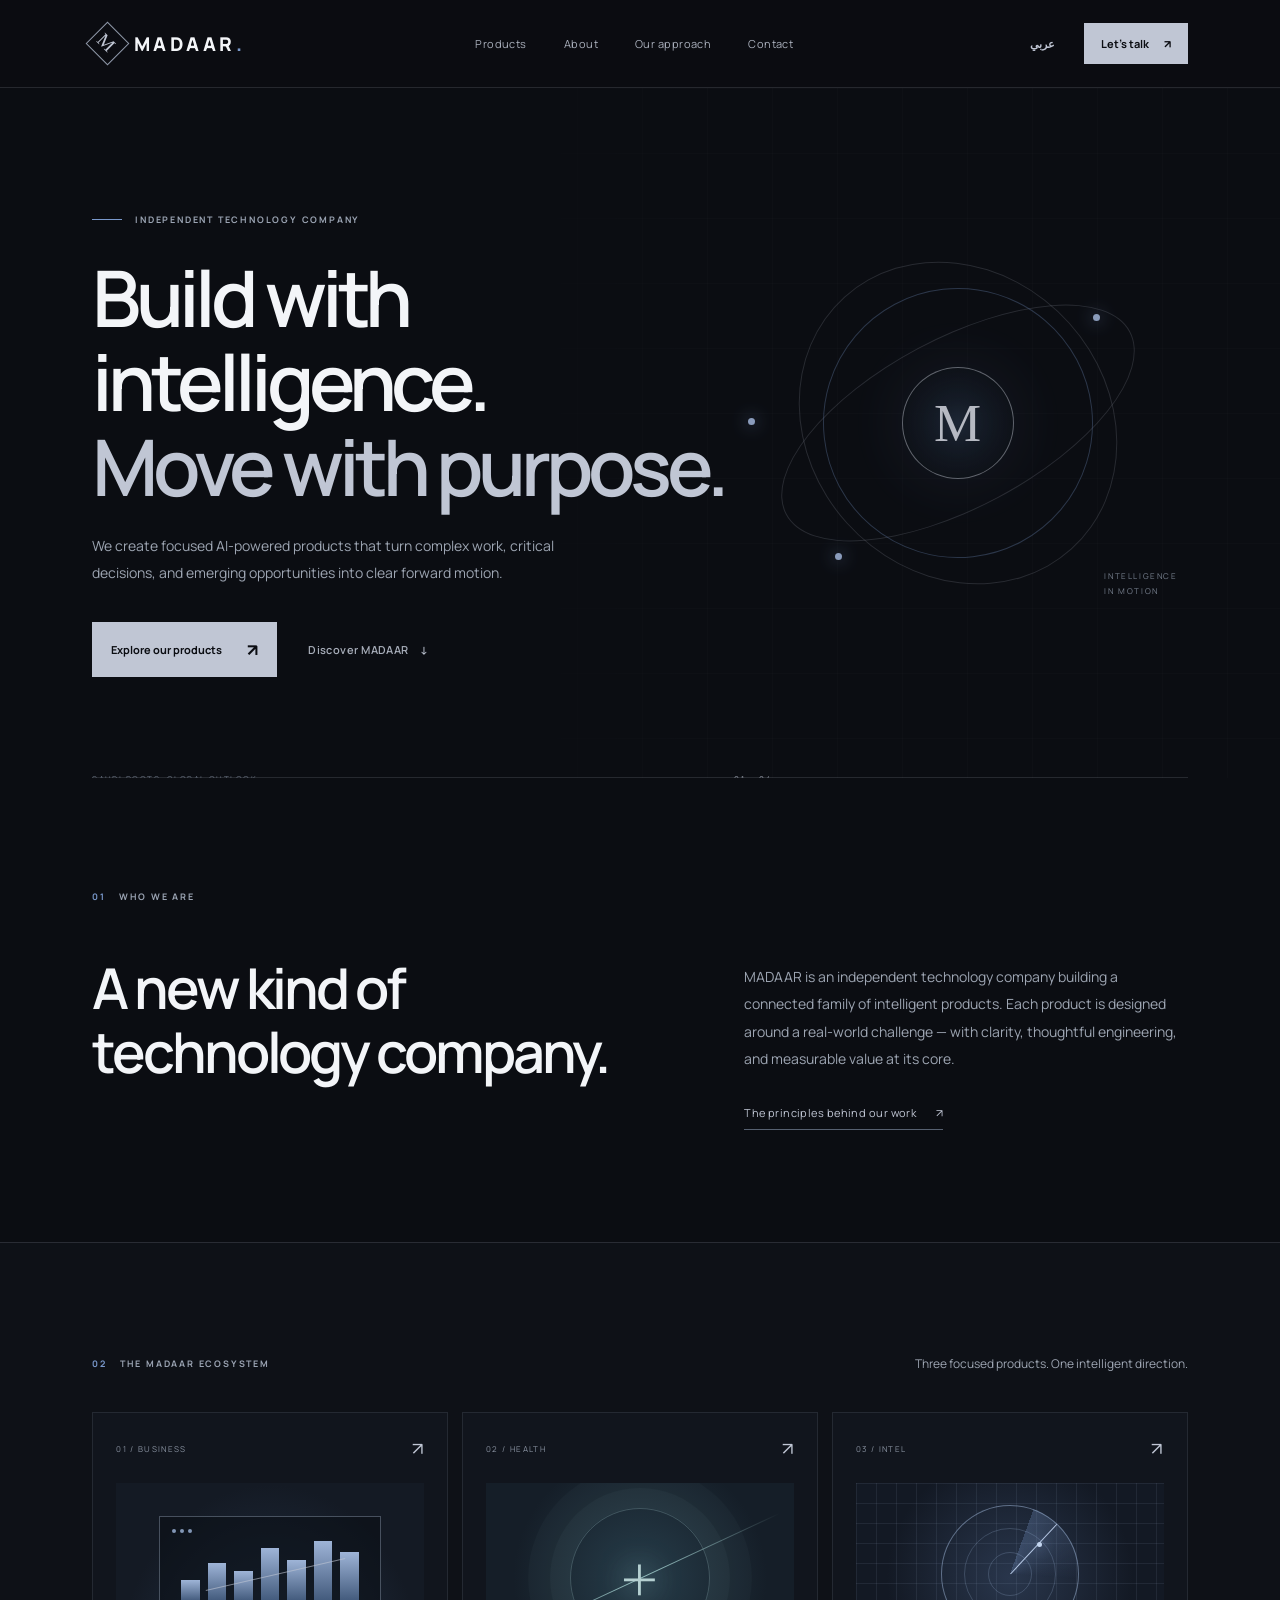
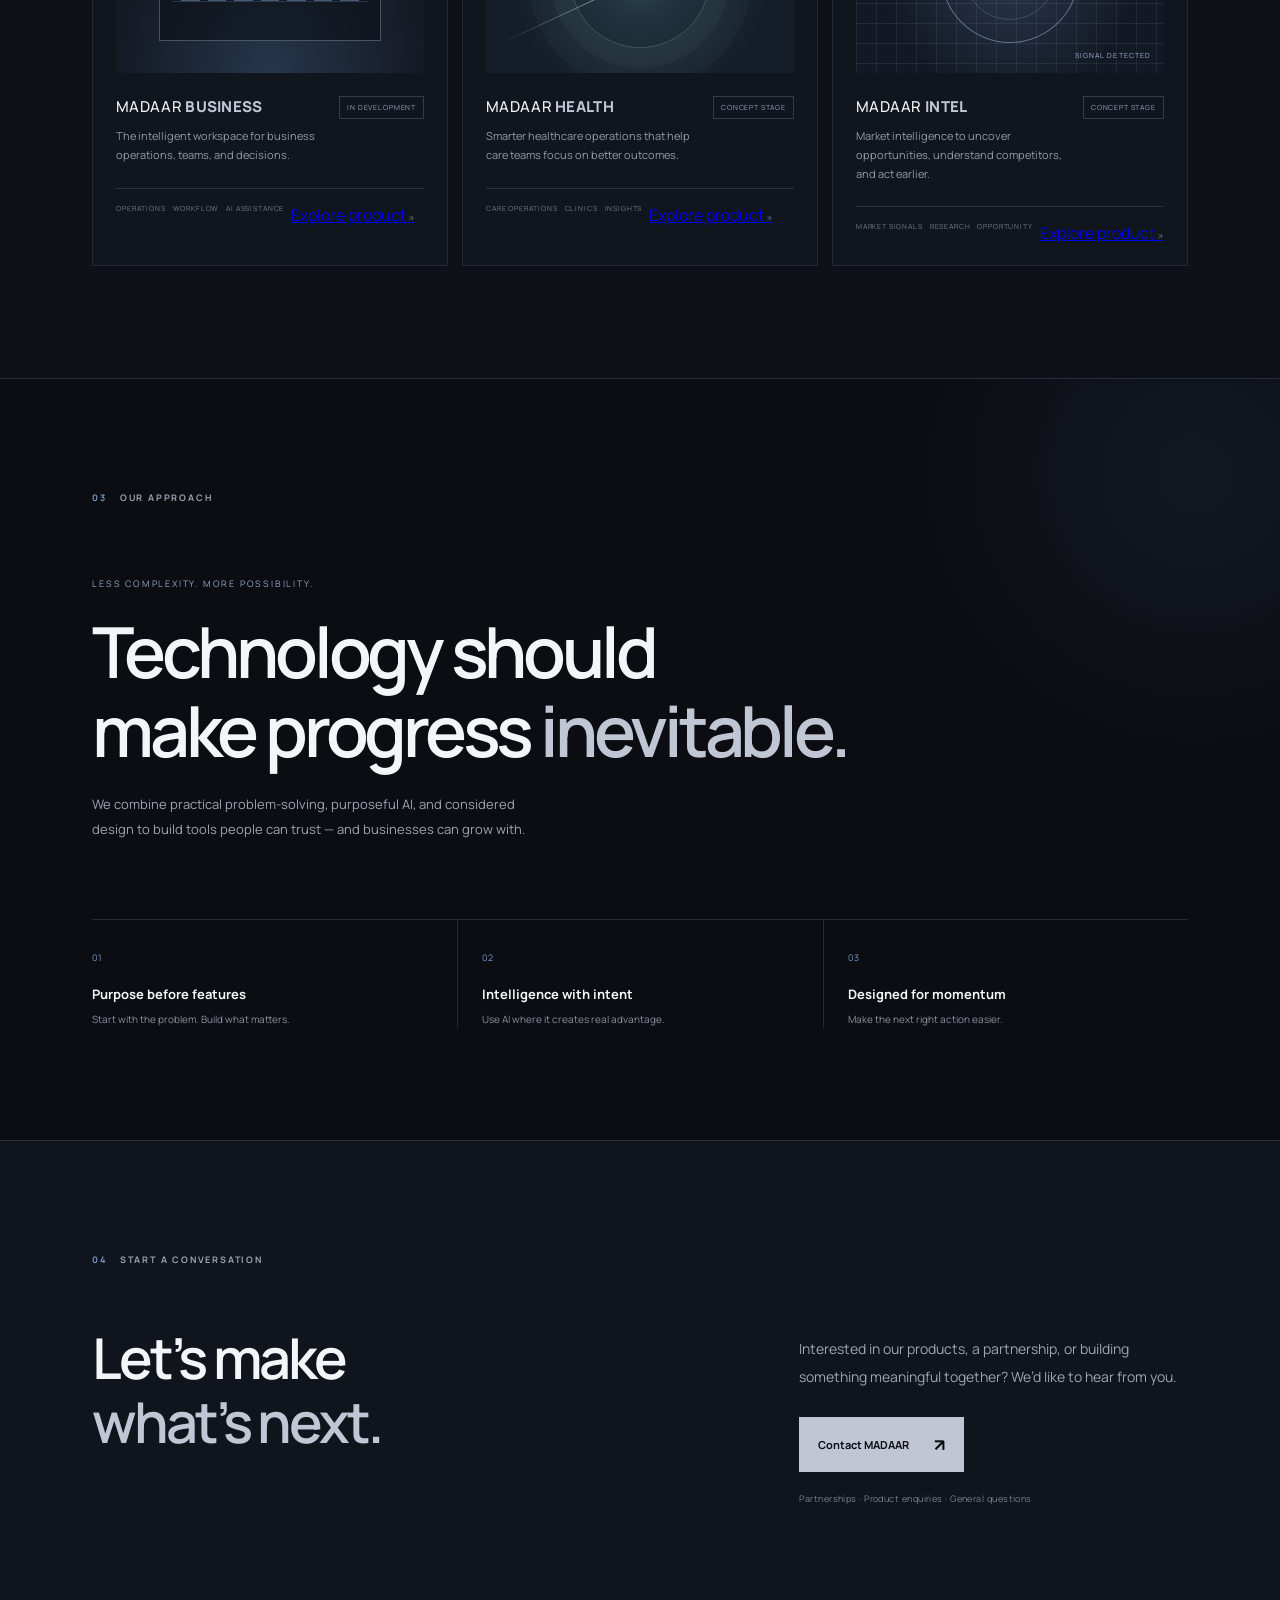
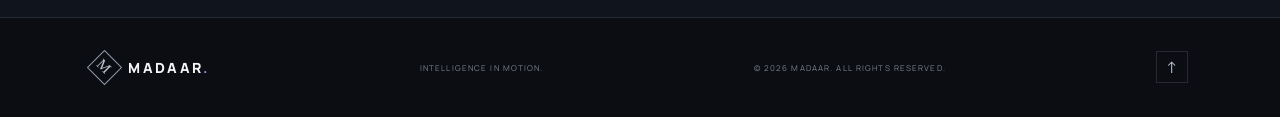
==== index.html @ 3f30a271 "Link product cards to dedicated MADAAR product pages" ====
<!doctype html>
<html lang="en" dir="ltr">
<head>
  <meta charset="utf-8">
  <meta name="viewport" content="width=device-width, initial-scale=1">
  <meta name="theme-color" content="#0b0d12">
  <link rel="icon" type="image/svg+xml" href="favicon.svg">
  <meta name="description" content="MADAAR builds intelligent technology products that help organizations operate smarter, care better, and see what comes next.">
  <title>MADAAR — Intelligence in Motion</title>
  <link rel="preconnect" href="https://fonts.googleapis.com">
  <link rel="preconnect" href="https://fonts.gstatic.com" crossorigin>
  <link href="https://fonts.googleapis.com/css2?family=DM+Sans:wght@400;500;600;700&family=Manrope:wght@400;500;600;700;800&family=Tajawal:wght@400;500;700;800&display=swap" rel="stylesheet">
  <link rel="stylesheet" href="styles.css">
</head>
<body>
  <div class="site-shell">
    <header class="nav-wrap">
      <a class="brand" href="#home" aria-label="MADAAR home"><span class="brand-mark">M</span><span>MADAAR<span class="brand-period">.</span></span></a>
      <nav class="main-nav" aria-label="Main navigation">
        <a href="#products" data-i18n="navProducts">Products</a>
        <a href="#about" data-i18n="navAbout">About</a>
        <a href="#approach" data-i18n="navApproach">Our approach</a>
        <a href="#contact" data-i18n="navContact">Contact</a>
      </nav>
      <div class="nav-actions">
        <button class="lang-toggle" id="languageToggle" type="button" aria-label="Switch language">عربي</button>
        <a class="nav-cta" href="#contact" data-i18n="navCta">Let’s talk <span>↗</span></a>
        <button class="menu-toggle" id="menuToggle" aria-label="Open menu" aria-expanded="false">☰</button>
      </div>
    </header>

    <main>
      <section class="hero" id="home">
        <div class="hero-grid"></div>
        <div class="hero-content">
          <div class="eyebrow"><span class="eyebrow-line"></span><span data-i18n="eyebrow">INDEPENDENT TECHNOLOGY COMPANY</span></div>
          <h1 data-i18n="heroTitle">Build with intelligence.<br><em>Move with purpose.</em></h1>
          <p class="hero-copy" data-i18n="heroCopy">We create focused AI-powered products that turn complex work, critical decisions, and emerging opportunities into clear forward motion.</p>
          <div class="hero-actions">
            <a class="button button-primary" href="#products" data-i18n="exploreProducts">Explore our products <span>↗</span></a>
            <a class="text-link" href="#about" data-i18n="discoverMadaar">Discover MADAAR <span>↓</span></a>
          </div>
          <div class="hero-foot"><span data-i18n="heroFoot">SAUDI ROOTS. GLOBAL OUTLOOK.</span><span class="hero-index">01 — 04</span></div>
        </div>
        <div class="orbital-art" aria-hidden="true">
          <div class="orbit orbit-one"></div><div class="orbit orbit-two"></div><div class="orbit orbit-three"></div>
          <div class="orbit-core"><span>M</span></div><i class="orbit-dot dot-one"></i><i class="orbit-dot dot-two"></i><i class="orbit-dot dot-three"></i>
          <div class="orbit-caption">INTELLIGENCE<br>IN MOTION</div>
        </div>
        <div class="hero-bottom-rule"></div>
      </section>

      <section class="intro section-pad" id="about">
        <div class="section-kicker"><span>01</span><span data-i18n="whoWeAre">WHO WE ARE</span></div>
        <div class="intro-layout">
          <h2 data-i18n="introTitle">A new kind of<br>technology company.</h2>
          <div class="intro-text"><p data-i18n="introCopy">MADAAR is an independent technology company building a connected family of intelligent products. Each product is designed around a real-world challenge — with clarity, thoughtful engineering, and measurable value at its core.</p><a href="#approach" class="under-link" data-i18n="ourPrinciples">The principles behind our work <span>↗</span></a></div>
        </div>
      </section>

      <section class="products section-pad" id="products">
        <div class="section-heading">
          <div class="section-kicker"><span>02</span><span data-i18n="ecosystem">THE MADAAR ECOSYSTEM</span></div>
          <p data-i18n="productsIntro">Three focused products. One intelligent direction.</p>
        </div>
        <div class="product-list">
          <article class="product-card business-card">
            <div class="product-top"><span class="product-number">01 / BUSINESS</span><span class="product-symbol">↗</span></div>
            <div class="product-visual visual-business"><div class="visual-window"><div class="visual-window-top"><i></i><i></i><i></i></div><div class="visual-bars"><b></b><b></b><b></b><b></b><b></b><b></b><b></b></div><div class="visual-line"></div></div></div>
            <div class="product-info"><div><h3>MADAAR <strong>BUSINESS</strong></h3><p data-i18n="businessDesc">The intelligent workspace for business operations, teams, and decisions.</p></div><span class="product-status" data-i18n="inDevelopment">IN DEVELOPMENT</span></div>
            <div class="product-tags"><span>OPERATIONS</span><span>WORKFLOW</span><span>AI ASSISTANCE</span><a class="product-link" href="business/" data-i18n="productExplore">Explore product <span>↗</span></a>
          </div>
          </article>
          <article class="product-card health-card">
            <div class="product-top"><span class="product-number">02 / HEALTH</span><span class="product-symbol">↗</span></div>
            <div class="product-visual visual-health"><div class="health-cross">+</div><div class="health-rings"></div><div class="health-pulse"></div></div>
            <div class="product-info"><div><h3>MADAAR <strong>HEALTH</strong></h3><p data-i18n="healthDesc">Smarter healthcare operations that help care teams focus on better outcomes.</p></div><span class="product-status" data-i18n="conceptStage">CONCEPT STAGE</span></div>
            <div class="product-tags"><span>CARE OPERATIONS</span><span>CLINICS</span><span>INSIGHTS</span><a class="product-link" href="health/" data-i18n="productExplore">Explore product <span>↗</span></a>
          </div>
          </article>
          <article class="product-card intel-card">
            <div class="product-top"><span class="product-number">03 / INTEL</span><span class="product-symbol">↗</span></div>
            <div class="product-visual visual-intel"><div class="intel-grid"></div><div class="intel-radar"><i></i><b></b></div><span class="radar-label">SIGNAL DETECTED</span></div>
            <div class="product-info"><div><h3>MADAAR <strong>INTEL</strong></h3><p data-i18n="intelDesc">Market intelligence to uncover opportunities, understand competitors, and act earlier.</p></div><span class="product-status" data-i18n="conceptStage">CONCEPT STAGE</span></div>
            <div class="product-tags"><span>MARKET SIGNALS</span><span>RESEARCH</span><span>OPPORTUNITY</span><a class="product-link" href="intel/" data-i18n="productExplore">Explore product <span>↗</span></a>
          </div>
          </article>
        </div>
      </section>

      <section class="manifesto section-pad" id="approach">
        <div class="manifesto-glow"></div>
        <div class="section-kicker"><span>03</span><span data-i18n="ourApproach">OUR APPROACH</span></div>
        <div class="manifesto-content"><p class="manifesto-label" data-i18n="manifestoLabel">LESS COMPLEXITY. MORE POSSIBILITY.</p><h2 data-i18n="manifestoTitle">Technology should<br>make progress <em>inevitable.</em></h2><p class="manifesto-copy" data-i18n="manifestoCopy">We combine practical problem-solving, purposeful AI, and considered design to build tools people can trust — and businesses can grow with.</p></div>
        <div class="principles"><div><span>01</span><h4 data-i18n="principleOne">Purpose before features</h4><p data-i18n="principleOneCopy">Start with the problem. Build what matters.</p></div><div><span>02</span><h4 data-i18n="principleTwo">Intelligence with intent</h4><p data-i18n="principleTwoCopy">Use AI where it creates real advantage.</p></div><div><span>03</span><h4 data-i18n="principleThree">Designed for momentum</h4><p data-i18n="principleThreeCopy">Make the next right action easier.</p></div></div>
      </section>

      <section class="contact section-pad" id="contact">
        <div class="section-kicker"><span>04</span><span data-i18n="startConversation">START A CONVERSATION</span></div>
        <div class="contact-layout"><h2 data-i18n="contactTitle">Let’s make<br><em>what’s next.</em></h2><div class="contact-side"><p data-i18n="contactCopy">Interested in our products, a partnership, or building something meaningful together? We’d like to hear from you.</p><a class="button button-primary" href="#contact">Contact MADAAR <span>↗</span></a><span class="contact-note" data-i18n="contactNote">Partnerships · Product enquiries · General questions</span></div></div>
      </section>
    </main>

    <footer class="footer"><a class="brand footer-brand" href="#home"><span class="brand-mark">M</span><span>MADAAR<span class="brand-period">.</span></span></a><span class="footer-line" data-i18n="footerLine">INTELLIGENCE IN MOTION.</span><span class="copyright">© <span id="year"></span> MADAAR. <span data-i18n="rights">ALL RIGHTS RESERVED.</span></span><a class="back-top" href="#home" aria-label="Back to top">↑</a></footer>
  </div>
  <script src="script.js"></script>
</body>
</html>
---- styles.css ----
@import url('https://fonts.googleapis.com/css2?family=DM+Sans:wght@400;500;600;700&family=Manrope:wght@400;500;600;700;800&family=Tajawal:wght@400;500;700;800&display=swap');
:root{--bg:#0b0d12;--panel:#11151d;--panel2:#151a23;--silver:#c0c6d4;--muted:#858d9c;--white:#f3f5f8;--blue:#7998cb;--line:rgba(192,198,212,.15);--font:'Manrope','DM Sans',sans-serif}
*{box-sizing:border-box}html{scroll-behavior:smooth;scroll-padding-top:90px}body{margin:0;background:var(--bg);color:var(--white);font-family:var(--font);-webkit-font-smoothing:antialiased}.site-shell{max-width:1600px;margin:auto;overflow:hidden}.nav-wrap{height:88px;padding:0 7.2%;display:flex;align-items:center;justify-content:space-between;border-bottom:1px solid var(--line);position:relative;z-index:5;background:rgba(11,13,18,.92)}.brand{display:flex;align-items:center;gap:11px;text-decoration:none;color:var(--white);font-size:19px;font-weight:800;letter-spacing:.17em}.brand-mark{width:31px;height:31px;border:1px solid #8f98a9;color:var(--silver);display:grid;place-items:center;font-family:Georgia,serif;font-size:19px;font-weight:400;transform:rotate(45deg)}.brand-mark::first-letter{transform:rotate(-45deg)}.brand-period{color:var(--blue)}.main-nav{display:flex;gap:37px}.main-nav a,.text-link,.under-link{font-size:11px;letter-spacing:.04em;color:#a9afbb;text-decoration:none;transition:color .2s}.main-nav a:hover,.text-link:hover,.under-link:hover{color:white}.nav-actions{display:flex;align-items:center;gap:23px}.lang-toggle,.menu-toggle{background:none;border:0;color:var(--silver);font:600 11px var(--font);cursor:pointer}.nav-cta{font-size:11px;text-decoration:none;color:var(--bg);background:var(--silver);padding:13px 17px;font-weight:700}.nav-cta span{margin-left:13px}.menu-toggle{display:none;font-size:21px}.hero{min-height:690px;position:relative;padding:125px 7.2% 48px;display:flex;align-items:flex-start;overflow:hidden}.hero-grid{position:absolute;inset:0 0 0 40%;opacity:.28;background-image:linear-gradient(rgba(192,198,212,.07) 1px,transparent 1px),linear-gradient(90deg,rgba(192,198,212,.07) 1px,transparent 1px);background-size:65px 65px;mask-image:linear-gradient(90deg,transparent,#000 25%,#000)}.hero-content{position:relative;z-index:2;max-width:680px}.eyebrow,.section-kicker{display:flex;align-items:center;gap:13px;color:#9ba4b3;font-size:9px;font-weight:700;letter-spacing:.2em}.eyebrow-line{width:30px;height:1px;background:var(--blue)}h1,h2,h3,p{margin-top:0}h1{font-size:clamp(48px,6.1vw,84px);line-height:1.08;letter-spacing:-.065em;font-weight:600;margin:29px 0 25px}h1 em,h2 em{font-style:normal;color:var(--silver)}.hero-copy{max-width:470px;color:#9da5b2;font-size:14px;line-height:1.9}.hero-actions{display:flex;align-items:center;gap:31px;margin-top:36px}.button{display:inline-flex;align-items:center;justify-content:space-between;gap:25px;padding:16px 19px;text-decoration:none;font-size:11px;font-weight:700}.button-primary{background:var(--silver);color:#0b0d12}.button-primary span{font-size:17px}.text-link{font-weight:600}.text-link span{margin-left:9px;color:var(--silver)}.hero-foot{position:absolute;top:560px;left:0;right:0;display:flex;justify-content:space-between;color:#697281;font-size:8px;letter-spacing:.18em}.hero-index{color:#a6adba}.orbital-art{position:absolute;width:440px;height:440px;right:8%;top:115px;display:grid;place-items:center;opacity:.86}.orbit{position:absolute;border:1px solid rgba(192,198,212,.19);border-radius:50%;transform:rotate(-28deg)}.orbit-one{width:390px;height:170px}.orbit-two{width:340px;height:300px;transform:rotate(48deg)}.orbit-three{width:270px;height:270px;border-color:rgba(121,152,203,.35)}.orbit-core{width:112px;height:112px;border:1px solid rgba(192,198,212,.55);border-radius:50%;display:grid;place-items:center;box-shadow:0 0 70px rgba(121,152,203,.12),inset 0 0 40px rgba(121,152,203,.08);background:radial-gradient(circle,#202b3b,#0b0d12 72%)}.orbit-core span{font-family:Georgia,serif;font-size:53px;color:#d2d6df}.orbit-dot{position:absolute;width:7px;height:7px;border-radius:50%;background:#9fb3d7;box-shadow:0 0 17px #7998cb}.dot-one{top:111px;right:78px}.dot-two{bottom:83px;left:97px}.dot-three{top:215px;left:10px}.orbit-caption{position:absolute;right:0;bottom:45px;font-size:8px;letter-spacing:.2em;line-height:1.8;color:#8993a3}.hero-bottom-rule{position:absolute;bottom:0;left:7.2%;right:7.2%;height:1px;background:var(--line)}.section-pad{padding:112px 7.2%}.section-kicker span:first-child{color:var(--blue)}.intro-layout{display:grid;grid-template-columns:1.1fr .9fr;gap:10%;margin-top:53px}.intro h2,.contact h2{font-size:clamp(38px,4.4vw,61px);line-height:1.13;letter-spacing:-.055em;font-weight:600;margin:0}.intro-text{max-width:490px;padding-top:7px}.intro-text p,.contact-side p{font-size:14px;line-height:1.95;color:#9da5b2}.under-link{display:inline-block;margin-top:19px;padding-bottom:9px;border-bottom:1px solid #566070;color:var(--silver)}.under-link span{margin-left:17px}.products{background:#0e1117;border-top:1px solid var(--line);border-bottom:1px solid var(--line)}.section-heading{display:flex;justify-content:space-between;align-items:center;margin-bottom:40px}.section-heading>p{margin:0;color:#9da5b2;font-size:12px}.product-list{display:grid;grid-template-columns:repeat(3,1fr);gap:14px}.product-card{background:var(--panel);border:1px solid rgba(192,198,212,.11);padding:23px 23px 21px;min-width:0;transition:transform .25s,border-color .25s}.product-card:hover{transform:translateY(-5px);border-color:rgba(192,198,212,.35)}.product-top{display:flex;justify-content:space-between;align-items:center;color:#8c95a4;font-size:8px;letter-spacing:.17em}.product-symbol{font-size:18px;color:var(--silver)}.product-visual{height:190px;margin:22px 0 23px;position:relative;overflow:hidden;background:#171e29}.visual-business{display:grid;place-items:center;background:radial-gradient(ellipse at 50% 100%,#26364c,#141a24 70%)}.visual-window{width:72%;height:125px;border:1px solid rgba(177,194,219,.35);background:rgba(11,15,22,.6);padding:12px;position:relative}.visual-window-top{display:flex;gap:4px}.visual-window-top i{width:4px;height:4px;border-radius:50%;background:#8297b6}.visual-bars{height:69px;display:flex;align-items:end;gap:8px;border-bottom:1px solid rgba(192,198,212,.17);padding:0 9px}.visual-bars b{flex:1;background:linear-gradient(#9eb4d7,#425a7c);height:30%}.visual-bars b:nth-child(2){height:55%}.visual-bars b:nth-child(3){height:44%}.visual-bars b:nth-child(4){height:78%}.visual-bars b:nth-child(5){height:60%}.visual-bars b:nth-child(6){height:88%}.visual-bars b:nth-child(7){height:72%}.visual-line{position:absolute;left:20%;right:15%;top:57px;height:1px;background:#c0c6d4;transform:rotate(-13deg);opacity:.6}.visual-health{background:radial-gradient(circle at center,#273d4a,#151e28 70%);display:grid;place-items:center}.health-rings{position:absolute;width:140px;height:140px;border:1px solid rgba(157,192,197,.28);border-radius:50%;box-shadow:0 0 0 20px rgba(157,192,197,.04),0 0 0 42px rgba(157,192,197,.03)}.health-cross{position:absolute;z-index:2;font-size:67px;font-weight:200;color:#b5d0d1;text-shadow:0 0 30px #7ca8aa}.health-pulse{position:absolute;width:100%;height:1px;background:linear-gradient(90deg,transparent,#9bc5c5,transparent);transform:rotate(-25deg)}.visual-intel{background:radial-gradient(circle at 50% 50%,#29364c,#131924 68%)}.intel-grid{position:absolute;inset:0;background-image:linear-gradient(rgba(157,177,208,.1) 1px,transparent 1px),linear-gradient(90deg,rgba(157,177,208,.1) 1px,transparent 1px);background-size:20px 20px}.intel-radar{position:absolute;width:138px;height:138px;border:1px solid rgba(162,186,220,.5);border-radius:50%;left:50%;top:48%;transform:translate(-50%,-50%);background:conic-gradient(from 20deg,rgba(121,152,203,.28),transparent 75deg)}.intel-radar:before,.intel-radar:after{content:"";position:absolute;inset:22px;border:1px solid rgba(162,186,220,.23);border-radius:50%}.intel-radar:after{inset:46px}.intel-radar i{position:absolute;left:50%;top:0;height:50%;width:1px;background:#b7c9e5;transform-origin:bottom;transform:rotate(43deg)}.intel-radar b{position:absolute;width:5px;height:5px;background:#c4d6f0;border-radius:50%;left:70%;top:26%;box-shadow:0 0 14px #a6c7f5}.radar-label{position:absolute;bottom:13px;right:13px;font-size:7px;letter-spacing:.15em;color:#9eb4d7}.product-info{display:flex;justify-content:space-between;gap:12px;align-items:flex-start}.product-info h3{font-size:15px;letter-spacing:.02em;margin:0 0 10px;font-weight:500}.product-info h3 strong{color:var(--silver);font-weight:800}.product-info p{max-width:250px;color:#929ba9;font-size:11px;line-height:1.7;margin:0}.product-status{font-size:7px;letter-spacing:.12em;color:#91a3bd;border:1px solid rgba(145,163,189,.28);padding:6px 7px;white-space:nowrap}.product-tags{display:flex;flex-wrap:wrap;gap:7px;margin-top:23px;padding-top:15px;border-top:1px solid var(--line)}.product-tags span{font-size:7px;letter-spacing:.12em;color:#727d8d}.manifesto{position:relative;overflow:hidden}.manifesto-glow{position:absolute;width:570px;height:570px;right:-200px;top:-190px;border-radius:50%;background:radial-gradient(circle,rgba(72,100,143,.13),transparent 68%);pointer-events:none}.manifesto-content{margin:73px 0 78px;position:relative}.manifesto-label{color:#91a6c8;font-size:9px;letter-spacing:.2em}.manifesto h2{font-size:clamp(42px,5.5vw,76px);line-height:1.12;letter-spacing:-.06em;font-weight:600;margin:22px 0}.manifesto-copy{font-size:13px;line-height:1.9;color:#9da5b2;max-width:460px}.principles{display:grid;grid-template-columns:repeat(3,1fr);border-top:1px solid var(--line)}.principles>div{padding:24px 24px 0 0}.principles>div+div{padding-left:24px;border-left:1px solid var(--line)}.principles span{font-size:9px;color:var(--blue);letter-spacing:.1em}.principles h4{font-size:13px;margin:19px 0 8px}.principles p{font-size:10px;color:#8992a0;line-height:1.7;margin:0}.contact{background:#10141c;border-top:1px solid var(--line)}.contact-layout{display:grid;grid-template-columns:1fr .65fr;gap:10%;margin-top:60px}.contact-side{padding-top:9px;max-width:410px}.contact-side .button{margin-top:13px}.contact-note{display:block;margin-top:20px;color:#778190;font-size:9px;letter-spacing:.05em}.footer{min-height:100px;padding:20px 7.2%;display:flex;align-items:center;justify-content:space-between;border-top:1px solid var(--line)}.footer-brand{font-size:14px}.footer-brand .brand-mark{width:25px;height:25px;font-size:15px}.footer-line,.copyright{font-size:8px;letter-spacing:.14em;color:#798291}.back-top{width:32px;height:32px;border:1px solid var(--line);display:grid;place-items:center;color:var(--silver);text-decoration:none}
[dir=rtl] body{font-family:'Tajawal',sans-serif}[dir=rtl] .main-nav,[dir=rtl] .nav-actions{direction:rtl}[dir=rtl] .brand{letter-spacing:.08em}[dir=rtl] .hero-content,[dir=rtl] .intro-layout,[dir=rtl] .contact-layout{text-align:right}[dir=rtl] .hero-foot{direction:ltr}[dir=rtl] .hero-actions{flex-direction:row-reverse;justify-content:flex-end}[dir=rtl] .product-info{direction:rtl}[dir=rtl] .product-tags{direction:rtl}[dir=rtl] .section-heading{direction:rtl}[dir=rtl] .principles{direction:rtl}[dir=rtl] .principles>div+div{border-left:0;border-right:1px solid var(--line);padding-left:0;padding-right:24px}[dir=rtl] .contact-side .button{direction:ltr}[dir=rtl] .footer{direction:rtl}[dir=rtl] .under-link span{margin-left:0;margin-right:17px}
@media(max-width:1000px){.orbital-art{right:-90px;opacity:.45}.hero-content{max-width:620px}.product-list{grid-template-columns:1fr 1fr}.product-card:last-child{grid-column:1/-1}.product-card:last-child .product-visual{height:160px}.nav-wrap{padding:0 5%}.section-pad{padding:90px 5%}.hero{padding-left:5%;padding-right:5%}.hero-bottom-rule{left:5%;right:5%}}
@media(max-width:700px){.nav-wrap{height:72px}.main-nav{display:none;position:absolute;top:72px;left:0;right:0;background:#11151d;padding:22px 6%;flex-direction:column;gap:22px;border-bottom:1px solid var(--line)}.main-nav.open{display:flex}.nav-actions{gap:13px}.nav-cta{display:none}.menu-toggle{display:block}.hero{min-height:670px;padding-top:100px}.hero-grid{inset:0;opacity:.18}.hero-content{max-width:100%}h1{font-size:clamp(44px,12vw,67px)}.hero-copy{max-width:390px;font-size:13px}.orbital-art{width:290px;height:290px;top:355px;right:-90px;opacity:.25}.orbit-one{width:270px;height:120px}.orbit-two{width:240px;height:210px}.orbit-three{width:190px;height:190px}.orbit-core{width:80px;height:80px}.orbit-core span{font-size:39px}.hero-foot{top:600px}.section-pad{padding:76px 6%}.intro-layout,.contact-layout{grid-template-columns:1fr;gap:25px;margin-top:38px}.intro h2,.contact h2{font-size:46px}.section-heading{align-items:flex-start;gap:18px;flex-direction:column}.product-list{grid-template-columns:1fr}.product-card:last-child{grid-column:auto}.product-card:last-child .product-visual{height:190px}.product-visual{height:180px}.manifesto-content{margin:55px 0}.manifesto h2{font-size:47px}.principles{grid-template-columns:1fr}.principles>div,.principles>div+div{padding:19px 0;border-left:0;border-right:0;border-bottom:1px solid var(--line)}.principles>div+div{padding-left:0;padding-right:0}.principles h4{margin:10px 0 5px}.footer{padding:23px 6%;flex-wrap:wrap;gap:18px}.footer-line{display:none}.copyright{font-size:7px}}
@media(prefers-reduced-motion:reduce){html{scroll-behavior:auto}*,*:before,*:after{transition:none!important;animation:none!important}}
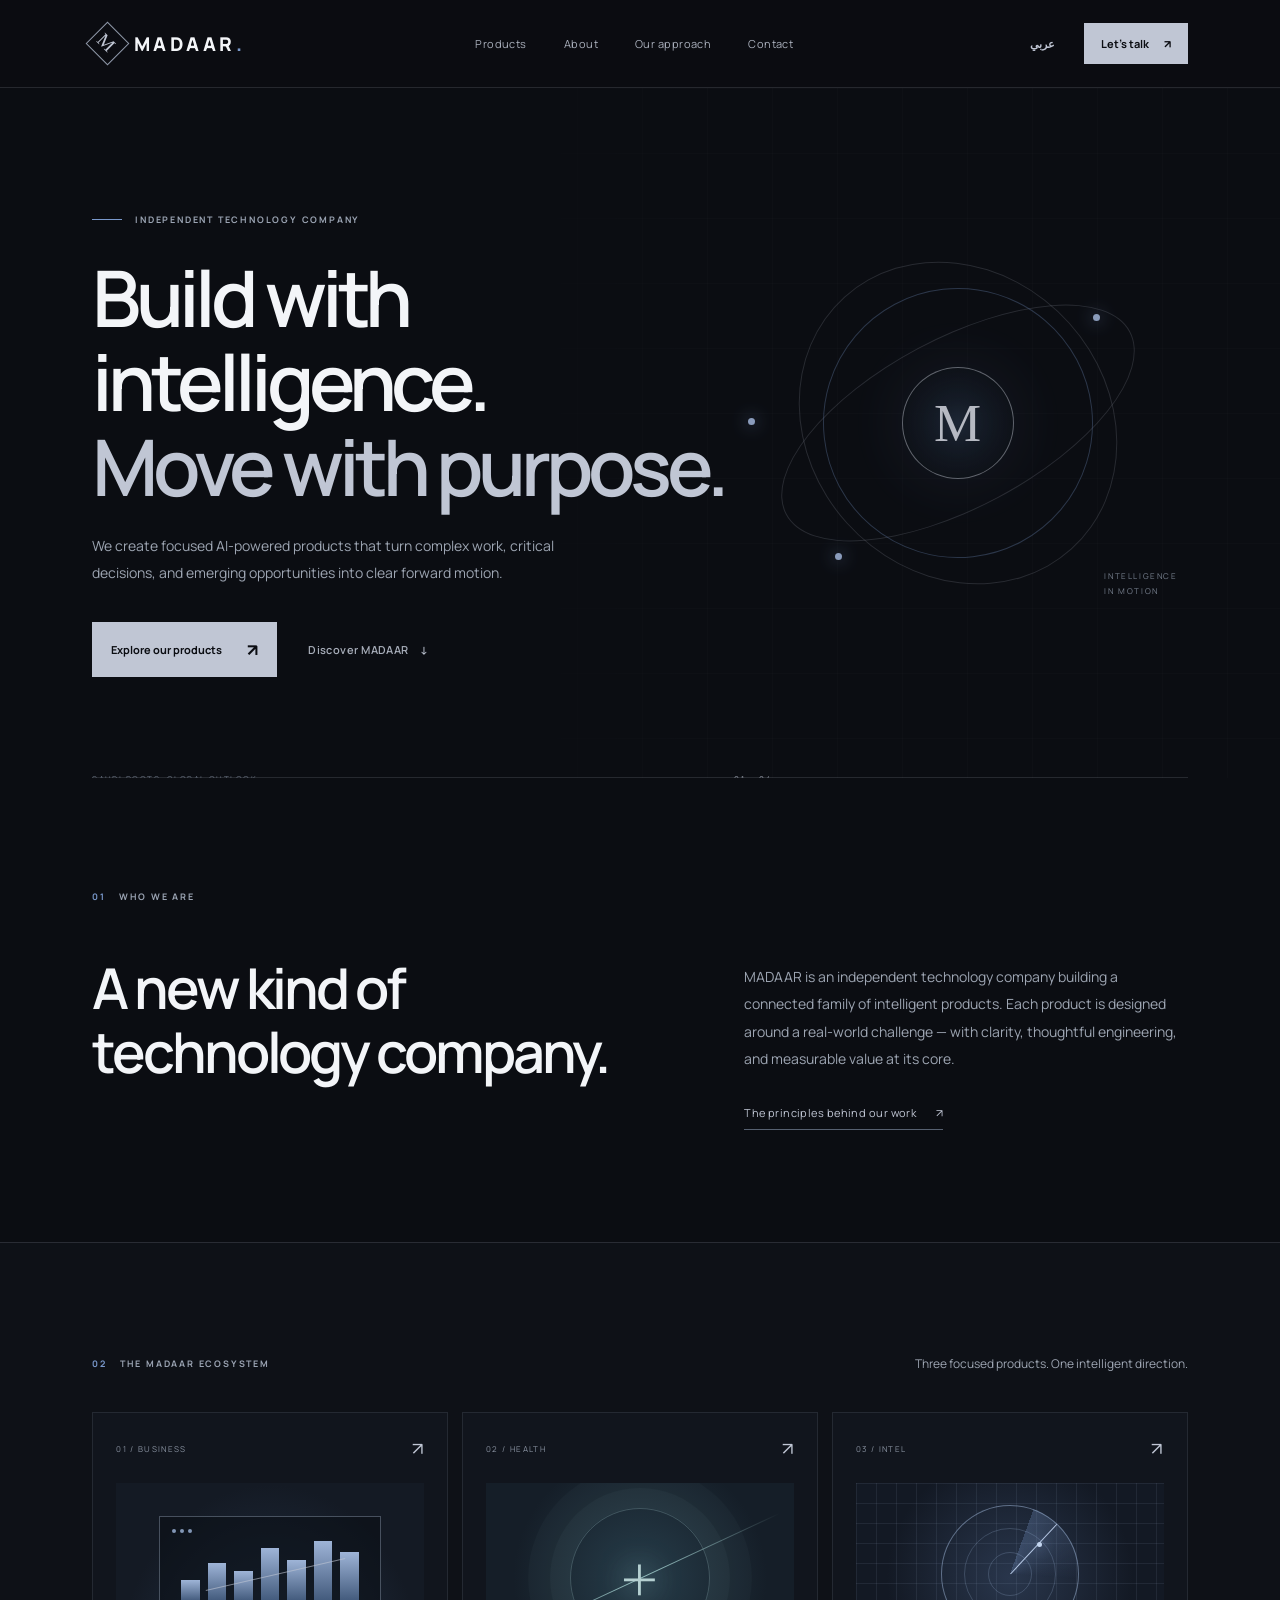
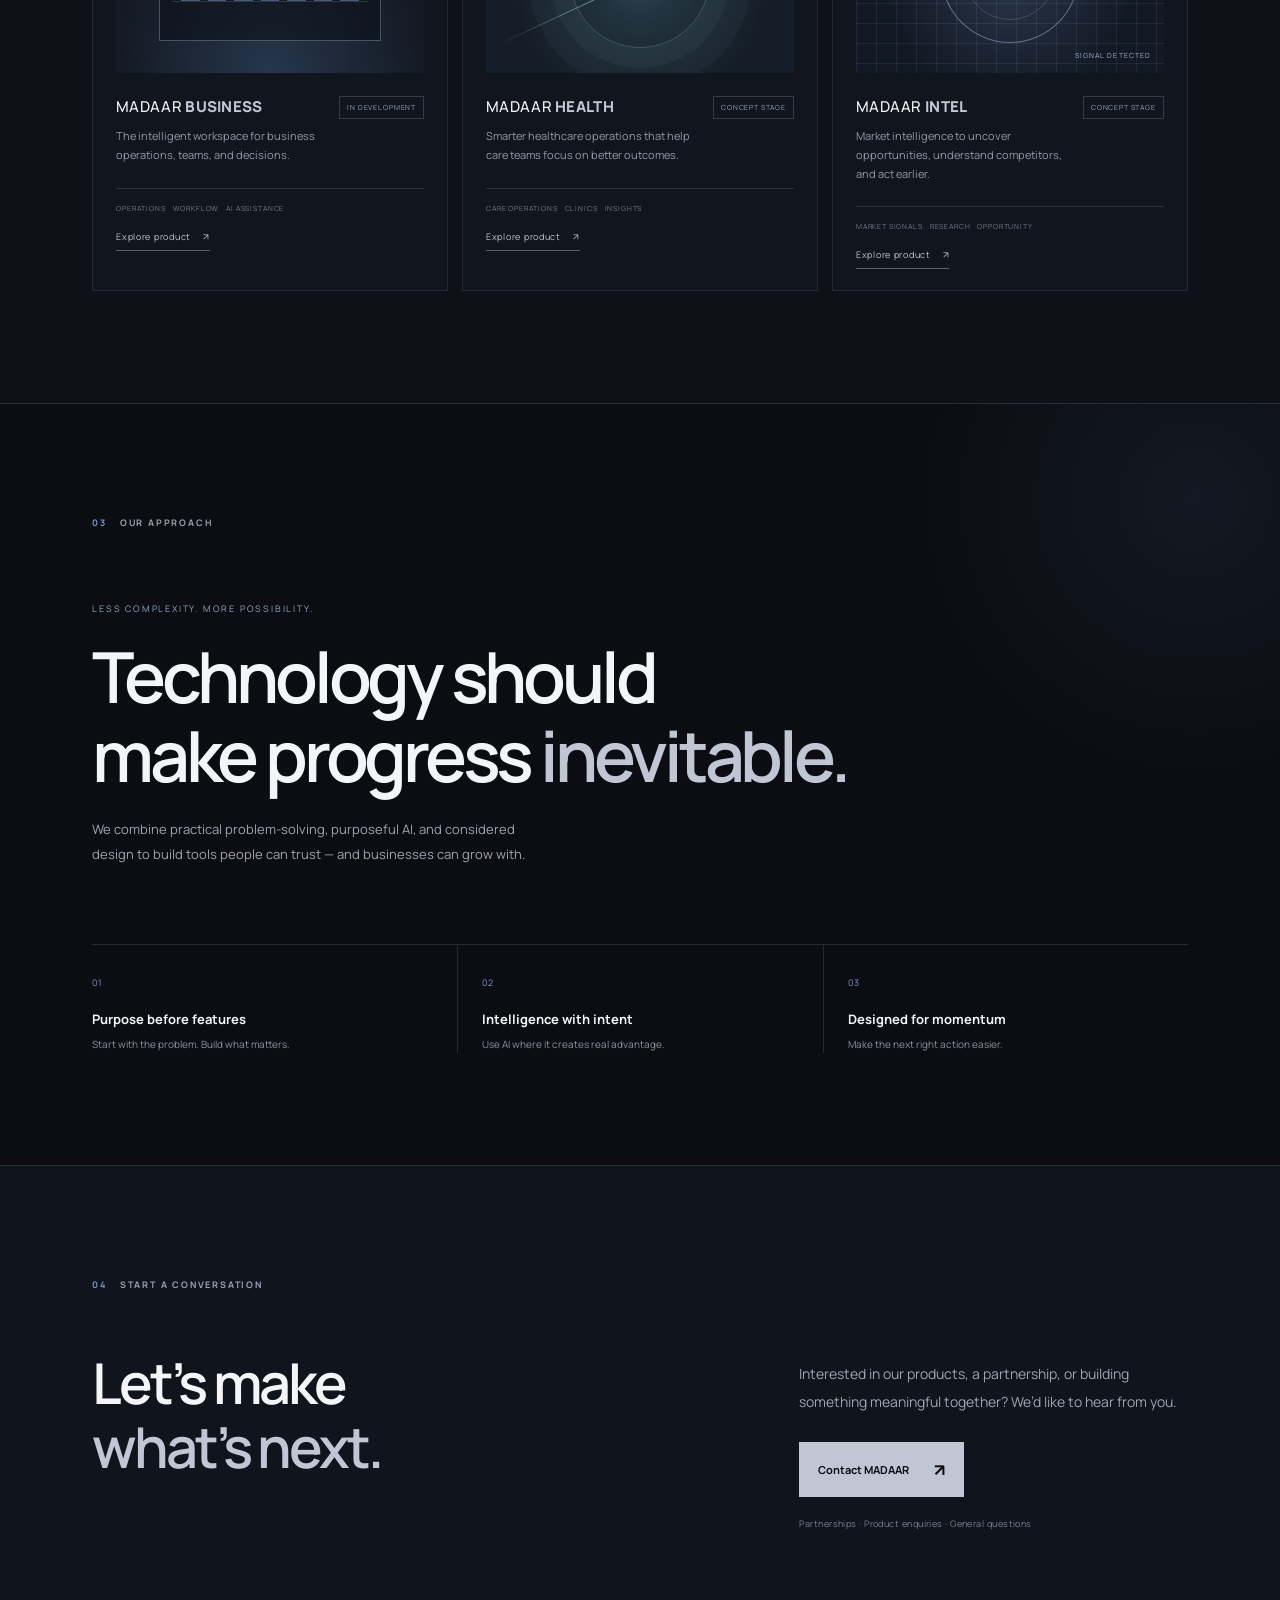
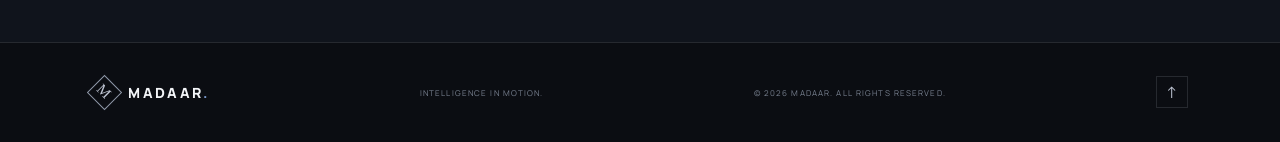
==== commit c303f428: "Refine product card links and markup" ====
--- a/index.html
+++ b/index.html
@@ -68,22 +68,22 @@
             <div class="product-top"><span class="product-number">01 / BUSINESS</span><span class="product-symbol">↗</span></div>
             <div class="product-visual visual-business"><div class="visual-window"><div class="visual-window-top"><i></i><i></i><i></i></div><div class="visual-bars"><b></b><b></b><b></b><b></b><b></b><b></b><b></b></div><div class="visual-line"></div></div></div>
             <div class="product-info"><div><h3>MADAAR <strong>BUSINESS</strong></h3><p data-i18n="businessDesc">The intelligent workspace for business operations, teams, and decisions.</p></div><span class="product-status" data-i18n="inDevelopment">IN DEVELOPMENT</span></div>
-            <div class="product-tags"><span>OPERATIONS</span><span>WORKFLOW</span><span>AI ASSISTANCE</span><a class="product-link" href="business/" data-i18n="productExplore">Explore product <span>↗</span></a>
-          </div>
+            <div class="product-tags"><span>OPERATIONS</span><span>WORKFLOW</span><span>AI ASSISTANCE</span></div>
+            <a class="product-link" href="business/" data-i18n="productExplore">Explore product <span>↗</span></a>
           </article>
           <article class="product-card health-card">
             <div class="product-top"><span class="product-number">02 / HEALTH</span><span class="product-symbol">↗</span></div>
             <div class="product-visual visual-health"><div class="health-cross">+</div><div class="health-rings"></div><div class="health-pulse"></div></div>
             <div class="product-info"><div><h3>MADAAR <strong>HEALTH</strong></h3><p data-i18n="healthDesc">Smarter healthcare operations that help care teams focus on better outcomes.</p></div><span class="product-status" data-i18n="conceptStage">CONCEPT STAGE</span></div>
-            <div class="product-tags"><span>CARE OPERATIONS</span><span>CLINICS</span><span>INSIGHTS</span><a class="product-link" href="health/" data-i18n="productExplore">Explore product <span>↗</span></a>
-          </div>
+            <div class="product-tags"><span>CARE OPERATIONS</span><span>CLINICS</span><span>INSIGHTS</span></div>
+            <a class="product-link" href="health/" data-i18n="productExplore">Explore product <span>↗</span></a>
           </article>
           <article class="product-card intel-card">
             <div class="product-top"><span class="product-number">03 / INTEL</span><span class="product-symbol">↗</span></div>
             <div class="product-visual visual-intel"><div class="intel-grid"></div><div class="intel-radar"><i></i><b></b></div><span class="radar-label">SIGNAL DETECTED</span></div>
             <div class="product-info"><div><h3>MADAAR <strong>INTEL</strong></h3><p data-i18n="intelDesc">Market intelligence to uncover opportunities, understand competitors, and act earlier.</p></div><span class="product-status" data-i18n="conceptStage">CONCEPT STAGE</span></div>
-            <div class="product-tags"><span>MARKET SIGNALS</span><span>RESEARCH</span><span>OPPORTUNITY</span><a class="product-link" href="intel/" data-i18n="productExplore">Explore product <span>↗</span></a>
-          </div>
+            <div class="product-tags"><span>MARKET SIGNALS</span><span>RESEARCH</span><span>OPPORTUNITY</span></div>
+            <a class="product-link" href="intel/" data-i18n="productExplore">Explore product <span>↗</span></a>
           </article>
         </div>
       </section>
--- a/styles.css
+++ b/styles.css
@@ -5,3 +5,6 @@
 @media(max-width:1000px){.orbital-art{right:-90px;opacity:.45}.hero-content{max-width:620px}.product-list{grid-template-columns:1fr 1fr}.product-card:last-child{grid-column:1/-1}.product-card:last-child .product-visual{height:160px}.nav-wrap{padding:0 5%}.section-pad{padding:90px 5%}.hero{padding-left:5%;padding-right:5%}.hero-bottom-rule{left:5%;right:5%}}
 @media(max-width:700px){.nav-wrap{height:72px}.main-nav{display:none;position:absolute;top:72px;left:0;right:0;background:#11151d;padding:22px 6%;flex-direction:column;gap:22px;border-bottom:1px solid var(--line)}.main-nav.open{display:flex}.nav-actions{gap:13px}.nav-cta{display:none}.menu-toggle{display:block}.hero{min-height:670px;padding-top:100px}.hero-grid{inset:0;opacity:.18}.hero-content{max-width:100%}h1{font-size:clamp(44px,12vw,67px)}.hero-copy{max-width:390px;font-size:13px}.orbital-art{width:290px;height:290px;top:355px;right:-90px;opacity:.25}.orbit-one{width:270px;height:120px}.orbit-two{width:240px;height:210px}.orbit-three{width:190px;height:190px}.orbit-core{width:80px;height:80px}.orbit-core span{font-size:39px}.hero-foot{top:600px}.section-pad{padding:76px 6%}.intro-layout,.contact-layout{grid-template-columns:1fr;gap:25px;margin-top:38px}.intro h2,.contact h2{font-size:46px}.section-heading{align-items:flex-start;gap:18px;flex-direction:column}.product-list{grid-template-columns:1fr}.product-card:last-child{grid-column:auto}.product-card:last-child .product-visual{height:190px}.product-visual{height:180px}.manifesto-content{margin:55px 0}.manifesto h2{font-size:47px}.principles{grid-template-columns:1fr}.principles>div,.principles>div+div{padding:19px 0;border-left:0;border-right:0;border-bottom:1px solid var(--line)}.principles>div+div{padding-left:0;padding-right:0}.principles h4{margin:10px 0 5px}.footer{padding:23px 6%;flex-wrap:wrap;gap:18px}.footer-line{display:none}.copyright{font-size:7px}}
 @media(prefers-reduced-motion:reduce){html{scroll-behavior:auto}*,*:before,*:after{transition:none!important;animation:none!important}}
+
+.product-card .product-link{display:inline-flex;margin-top:17px;color:var(--silver);text-decoration:none;font-size:9px;letter-spacing:.08em;border-bottom:1px solid #566070;padding-bottom:7px}.product-card .product-link span{margin-left:12px}
+[dir=rtl] .product-card .product-link span{margin-left:0;margin-right:12px}
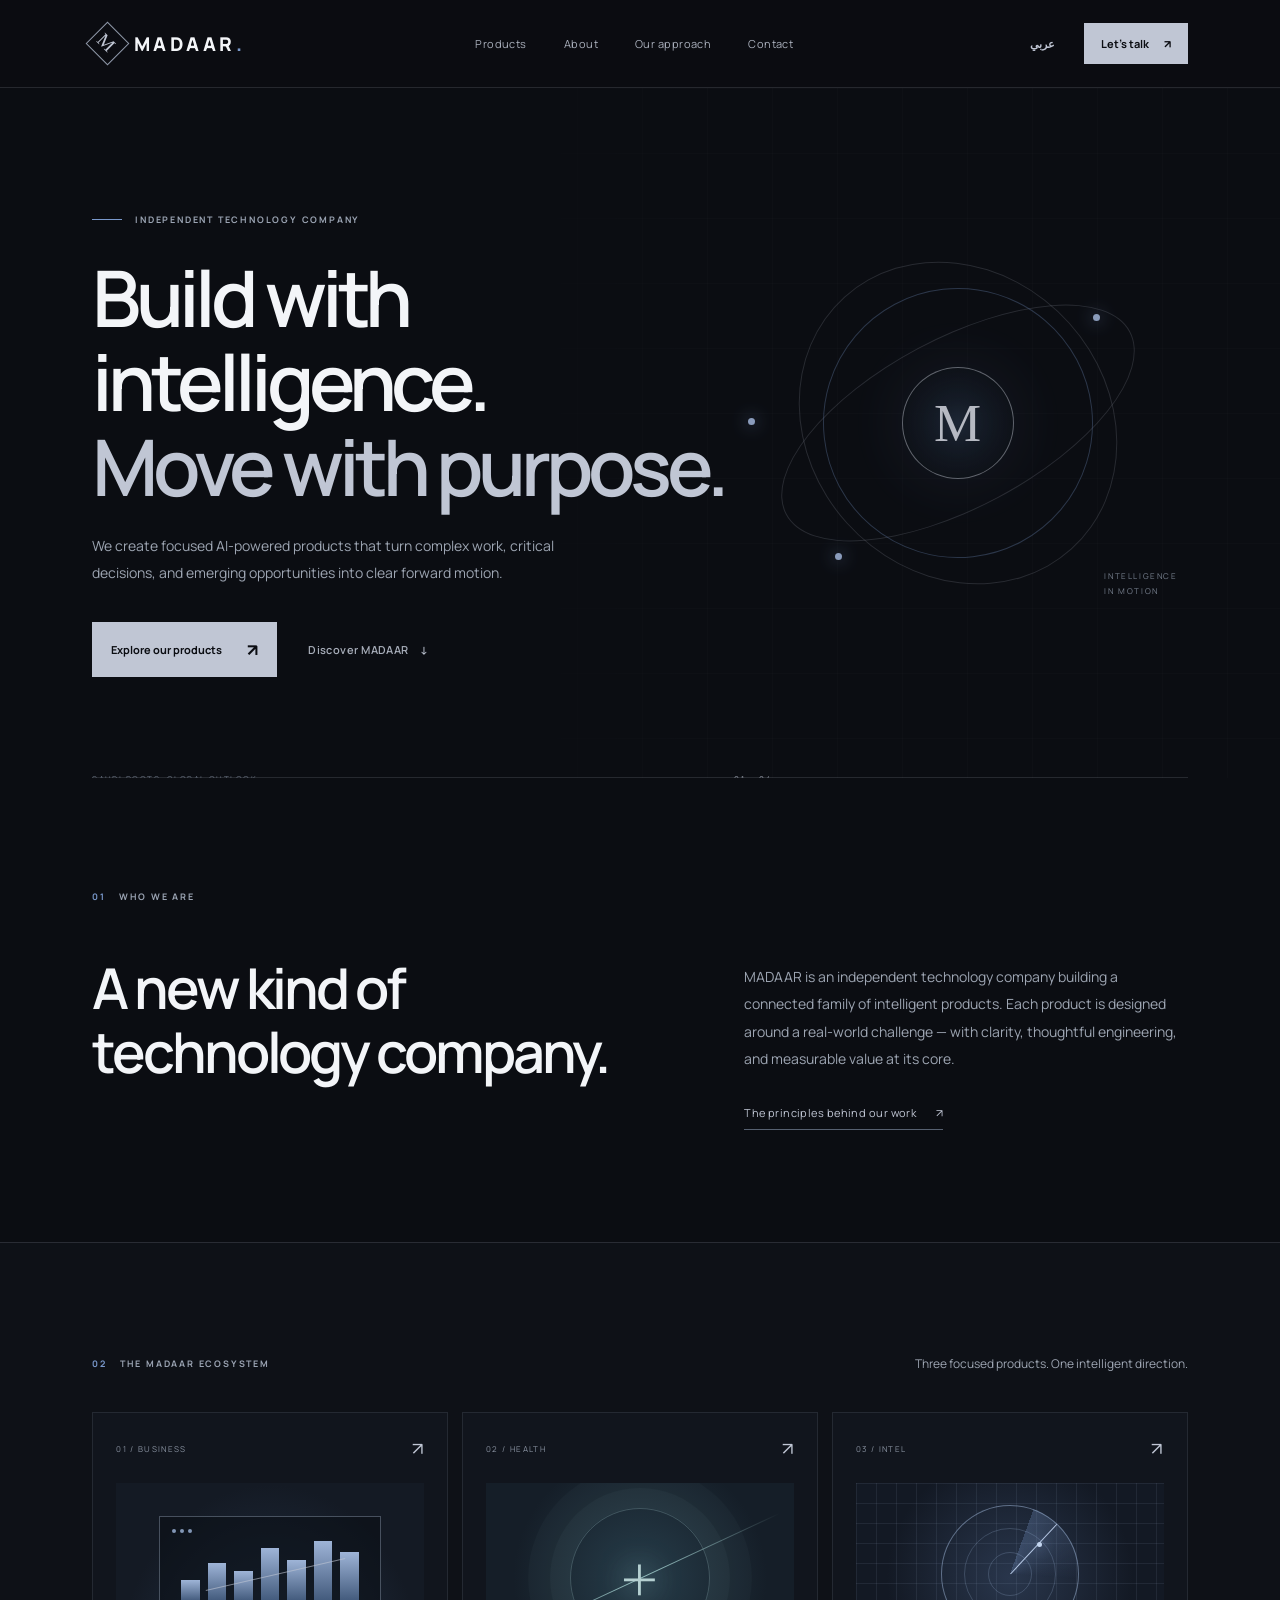
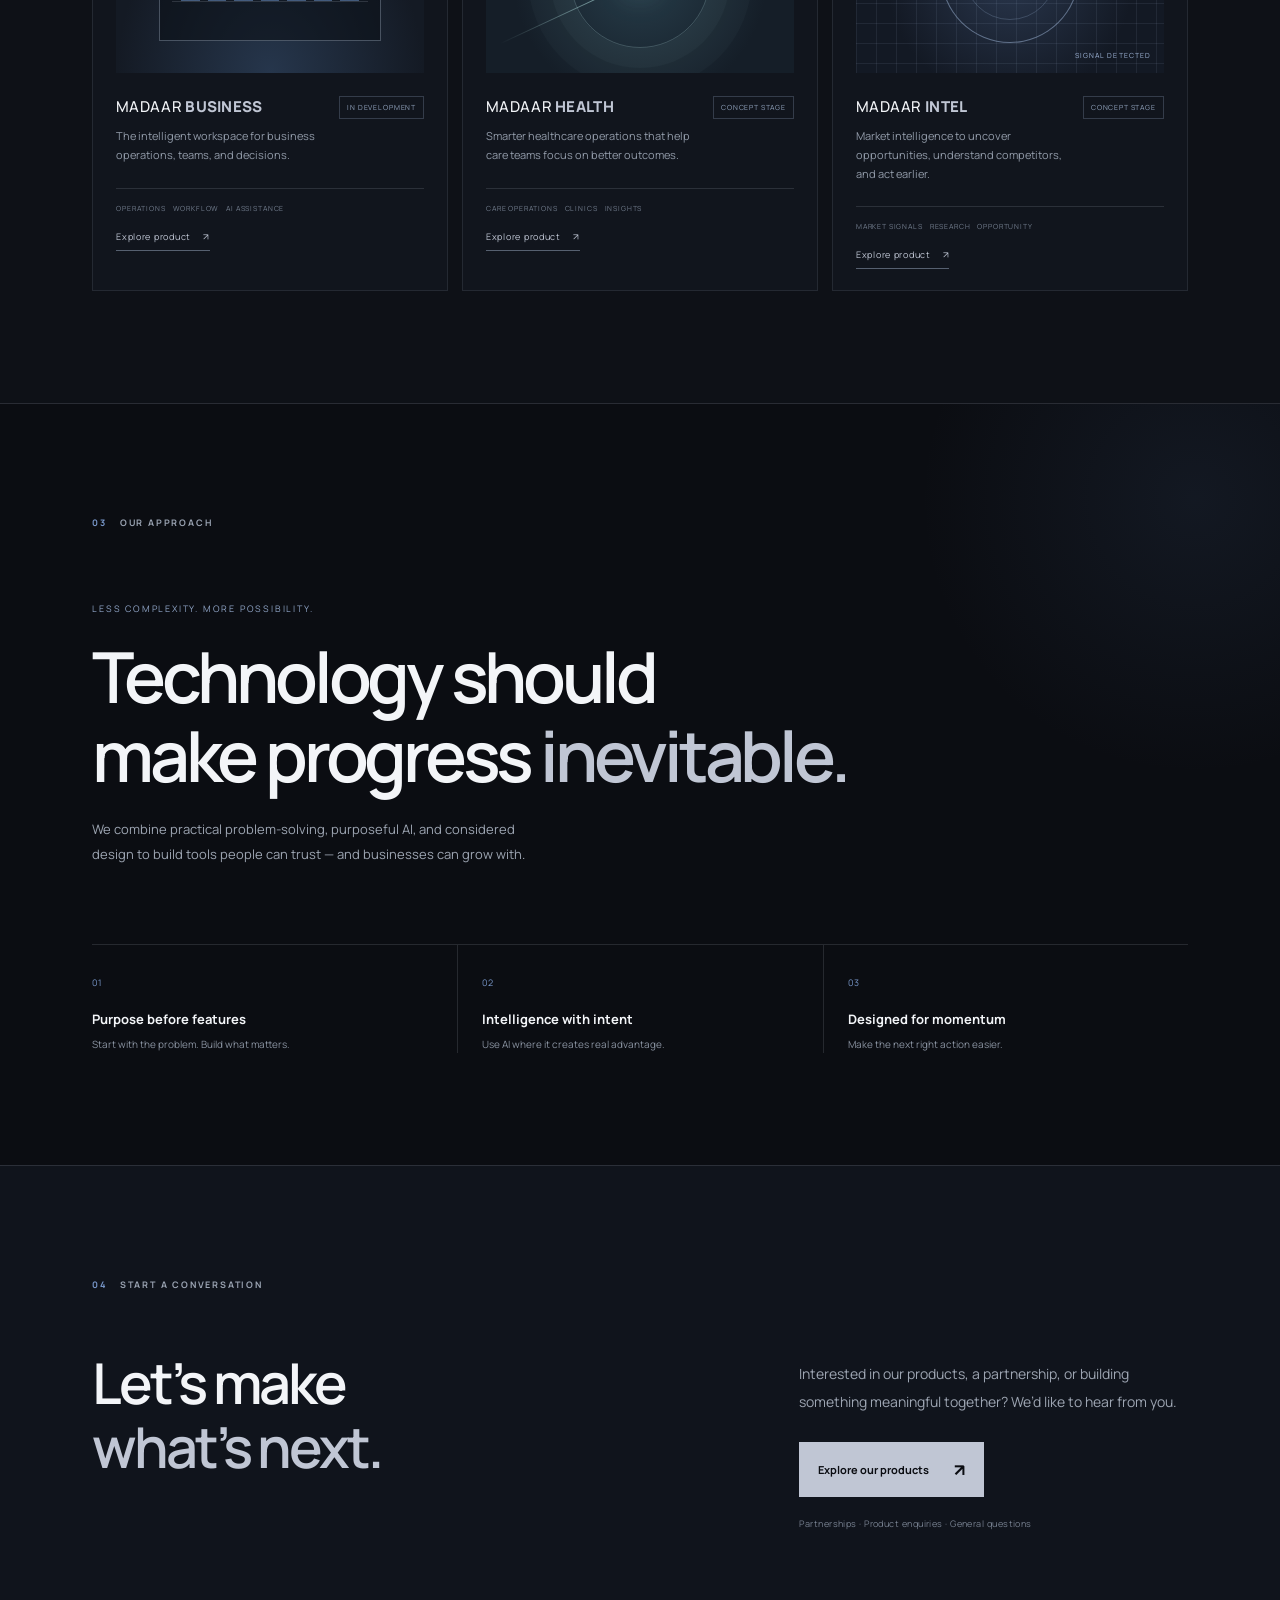
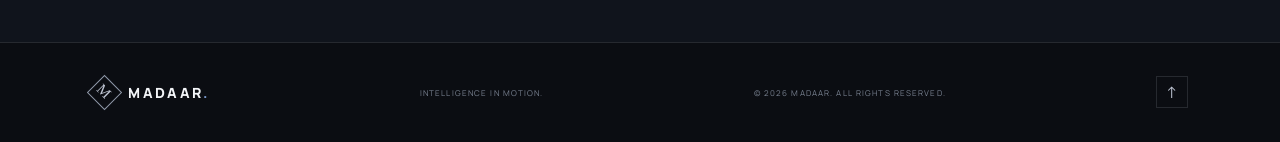
==== commit b77a059d: "Improve homepage sharing metadata and clarify contact path" ====
--- a/index.html
+++ b/index.html
@@ -5,7 +5,16 @@
   <meta name="viewport" content="width=device-width, initial-scale=1">
   <meta name="theme-color" content="#0b0d12">
   <link rel="icon" type="image/svg+xml" href="favicon.svg">
-  <meta name="description" content="MADAAR builds intelligent technology products that help organizations operate smarter, care better, and see what comes next.">
+  <meta name="description" content="MADAAR is an independent technology company developing focused products for business operations, healthcare coordination, and market intelligence.">
+  <link rel="canonical" href="https://sultanalialdosari-sys.github.io/MADAAR-WEBSITE/">
+  <meta property="og:type" content="website">
+  <meta property="og:site_name" content="MADAAR">
+  <meta property="og:title" content="MADAAR — Intelligence in Motion">
+  <meta property="og:description" content="An independent technology company developing focused products for business, healthcare, and market intelligence.">
+  <meta property="og:url" content="https://sultanalialdosari-sys.github.io/MADAAR-WEBSITE/">
+  <meta name="twitter:card" content="summary">
+  <meta name="twitter:title" content="MADAAR — Intelligence in Motion">
+  <meta name="twitter:description" content="An independent technology company developing focused products for business, healthcare, and market intelligence.">
   <title>MADAAR — Intelligence in Motion</title>
   <link rel="preconnect" href="https://fonts.googleapis.com">
   <link rel="preconnect" href="https://fonts.gstatic.com" crossorigin>
@@ -16,7 +25,7 @@
   <div class="site-shell">
     <header class="nav-wrap">
       <a class="brand" href="#home" aria-label="MADAAR home"><span class="brand-mark">M</span><span>MADAAR<span class="brand-period">.</span></span></a>
-      <nav class="main-nav" aria-label="Main navigation">
+      <nav class="main-nav" aria-label="Main navigation" data-i18n-aria="mainNavLabel">
         <a href="#products" data-i18n="navProducts">Products</a>
         <a href="#about" data-i18n="navAbout">About</a>
         <a href="#approach" data-i18n="navApproach">Our approach</a>
@@ -25,7 +34,7 @@
       <div class="nav-actions">
         <button class="lang-toggle" id="languageToggle" type="button" aria-label="Switch language">عربي</button>
         <a class="nav-cta" href="#contact" data-i18n="navCta">Let’s talk <span>↗</span></a>
-        <button class="menu-toggle" id="menuToggle" aria-label="Open menu" aria-expanded="false">☰</button>
+        <button class="menu-toggle" id="menuToggle" aria-label="Open menu" data-i18n-aria="openMenu" aria-expanded="false">☰</button>
       </div>
     </header>
 
@@ -45,7 +54,7 @@
         <div class="orbital-art" aria-hidden="true">
           <div class="orbit orbit-one"></div><div class="orbit orbit-two"></div><div class="orbit orbit-three"></div>
           <div class="orbit-core"><span>M</span></div><i class="orbit-dot dot-one"></i><i class="orbit-dot dot-two"></i><i class="orbit-dot dot-three"></i>
-          <div class="orbit-caption">INTELLIGENCE<br>IN MOTION</div>
+          <div class="orbit-caption" data-i18n="orbitCaption">INTELLIGENCE<br>IN MOTION</div>
         </div>
         <div class="hero-bottom-rule"></div>
       </section>
@@ -68,21 +77,21 @@
             <div class="product-top"><span class="product-number">01 / BUSINESS</span><span class="product-symbol">↗</span></div>
             <div class="product-visual visual-business"><div class="visual-window"><div class="visual-window-top"><i></i><i></i><i></i></div><div class="visual-bars"><b></b><b></b><b></b><b></b><b></b><b></b><b></b></div><div class="visual-line"></div></div></div>
             <div class="product-info"><div><h3>MADAAR <strong>BUSINESS</strong></h3><p data-i18n="businessDesc">The intelligent workspace for business operations, teams, and decisions.</p></div><span class="product-status" data-i18n="inDevelopment">IN DEVELOPMENT</span></div>
-            <div class="product-tags"><span>OPERATIONS</span><span>WORKFLOW</span><span>AI ASSISTANCE</span></div>
+            <div class="product-tags"><span data-i18n="tagOperations">OPERATIONS</span><span data-i18n="tagWorkflow">WORKFLOW</span><span data-i18n="tagAI">AI ASSISTANCE</span></div>
             <a class="product-link" href="business/" data-i18n="productExplore">Explore product <span>↗</span></a>
           </article>
           <article class="product-card health-card">
             <div class="product-top"><span class="product-number">02 / HEALTH</span><span class="product-symbol">↗</span></div>
             <div class="product-visual visual-health"><div class="health-cross">+</div><div class="health-rings"></div><div class="health-pulse"></div></div>
             <div class="product-info"><div><h3>MADAAR <strong>HEALTH</strong></h3><p data-i18n="healthDesc">Smarter healthcare operations that help care teams focus on better outcomes.</p></div><span class="product-status" data-i18n="conceptStage">CONCEPT STAGE</span></div>
-            <div class="product-tags"><span>CARE OPERATIONS</span><span>CLINICS</span><span>INSIGHTS</span></div>
+            <div class="product-tags"><span data-i18n="tagCare">CARE OPERATIONS</span><span data-i18n="tagClinics">CLINICS</span><span data-i18n="tagInsights">INSIGHTS</span></div>
             <a class="product-link" href="health/" data-i18n="productExplore">Explore product <span>↗</span></a>
           </article>
           <article class="product-card intel-card">
             <div class="product-top"><span class="product-number">03 / INTEL</span><span class="product-symbol">↗</span></div>
-            <div class="product-visual visual-intel"><div class="intel-grid"></div><div class="intel-radar"><i></i><b></b></div><span class="radar-label">SIGNAL DETECTED</span></div>
+            <div class="product-visual visual-intel"><div class="intel-grid"></div><div class="intel-radar"><i></i><b></b></div><span class="radar-label" data-i18n="signalDetected">SIGNAL DETECTED</span></div>
             <div class="product-info"><div><h3>MADAAR <strong>INTEL</strong></h3><p data-i18n="intelDesc">Market intelligence to uncover opportunities, understand competitors, and act earlier.</p></div><span class="product-status" data-i18n="conceptStage">CONCEPT STAGE</span></div>
-            <div class="product-tags"><span>MARKET SIGNALS</span><span>RESEARCH</span><span>OPPORTUNITY</span></div>
+            <div class="product-tags"><span data-i18n="tagSignals">MARKET SIGNALS</span><span data-i18n="tagResearch">RESEARCH</span><span data-i18n="tagOpportunity">OPPORTUNITY</span></div>
             <a class="product-link" href="intel/" data-i18n="productExplore">Explore product <span>↗</span></a>
           </article>
         </div>
@@ -97,7 +106,7 @@
 
       <section class="contact section-pad" id="contact">
         <div class="section-kicker"><span>04</span><span data-i18n="startConversation">START A CONVERSATION</span></div>
-        <div class="contact-layout"><h2 data-i18n="contactTitle">Let’s make<br><em>what’s next.</em></h2><div class="contact-side"><p data-i18n="contactCopy">Interested in our products, a partnership, or building something meaningful together? We’d like to hear from you.</p><a class="button button-primary" href="#contact">Contact MADAAR <span>↗</span></a><span class="contact-note" data-i18n="contactNote">Partnerships · Product enquiries · General questions</span></div></div>
+        <div class="contact-layout"><h2 data-i18n="contactTitle">Let’s make<br><em>what’s next.</em></h2><div class="contact-side"><p data-i18n="contactCopy">Interested in our products, a partnership, or building something meaningful together? We’d like to hear from you.</p><a class="button button-primary" href="#products" data-i18n="contactButton">Explore our products <span>↗</span></a><span class="contact-note" data-i18n="contactNote">Partnerships · Product enquiries · General questions</span></div></div>
       </section>
     </main>
 
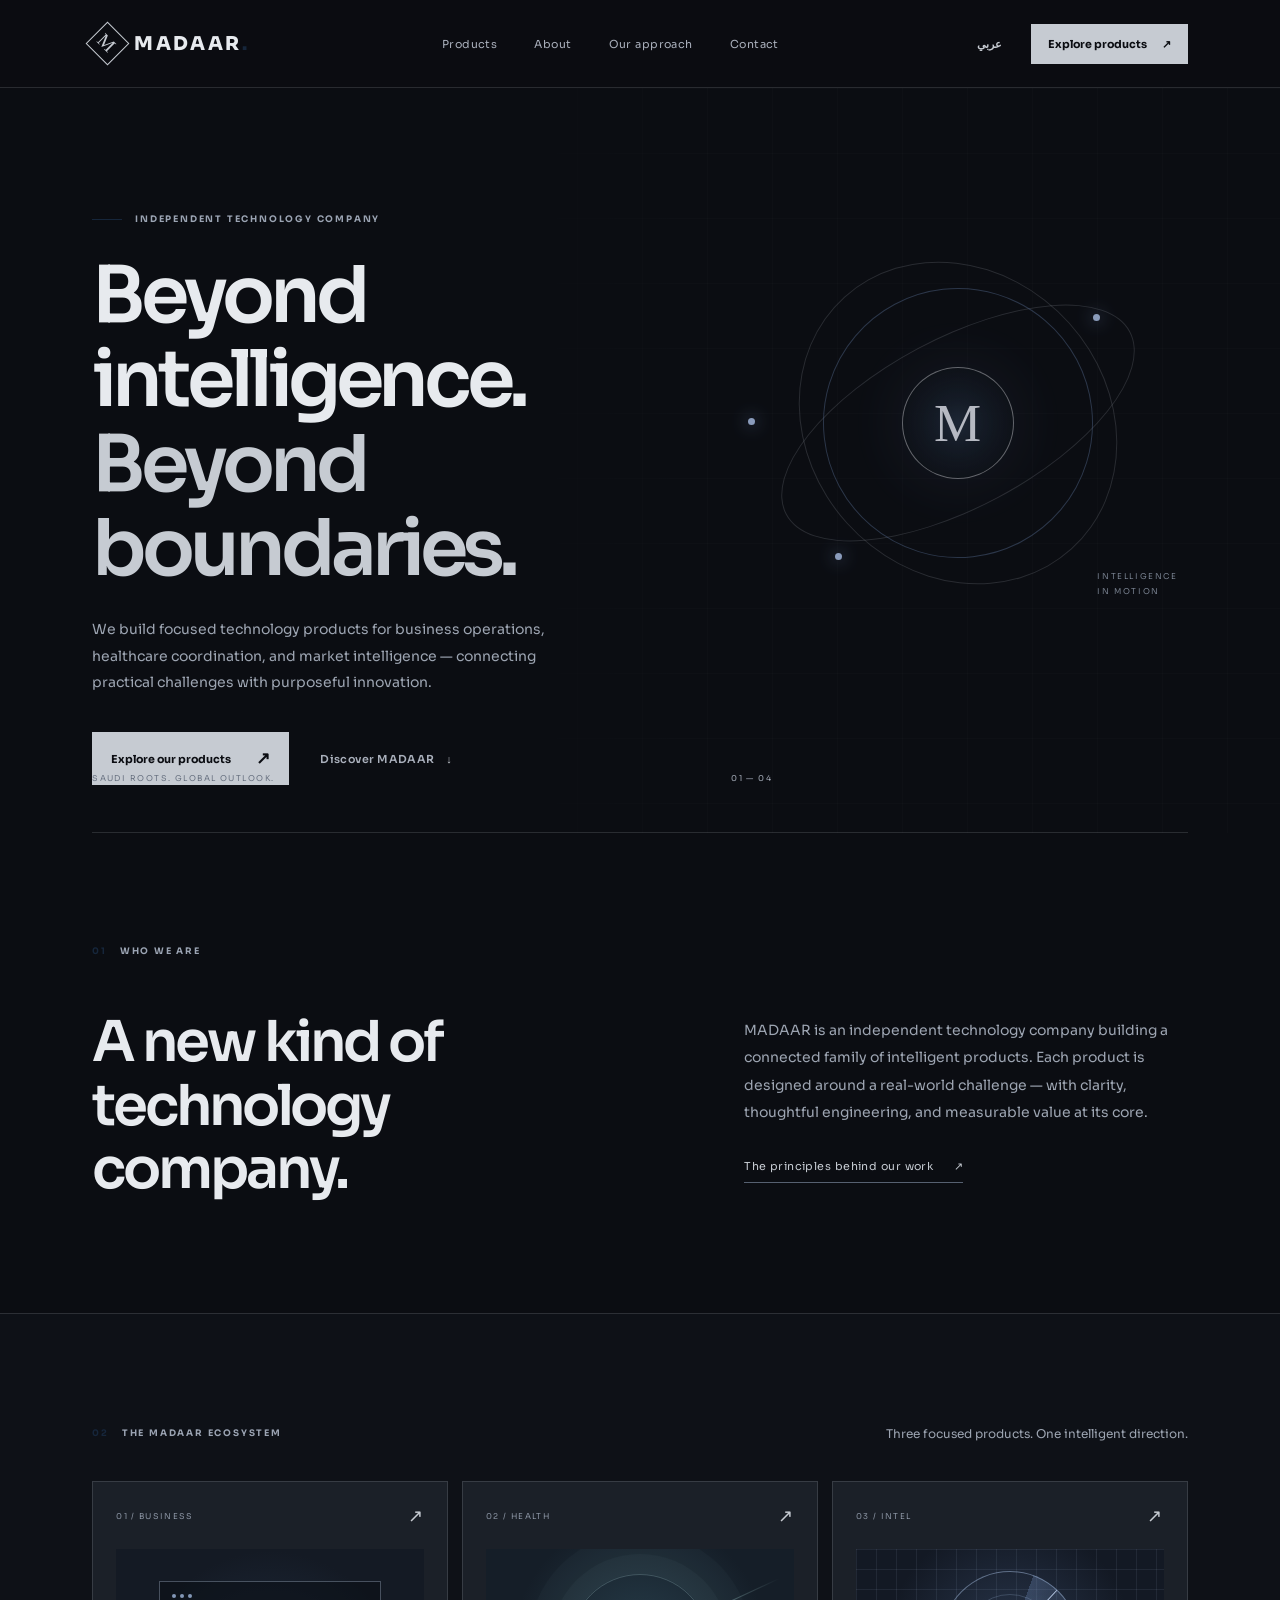
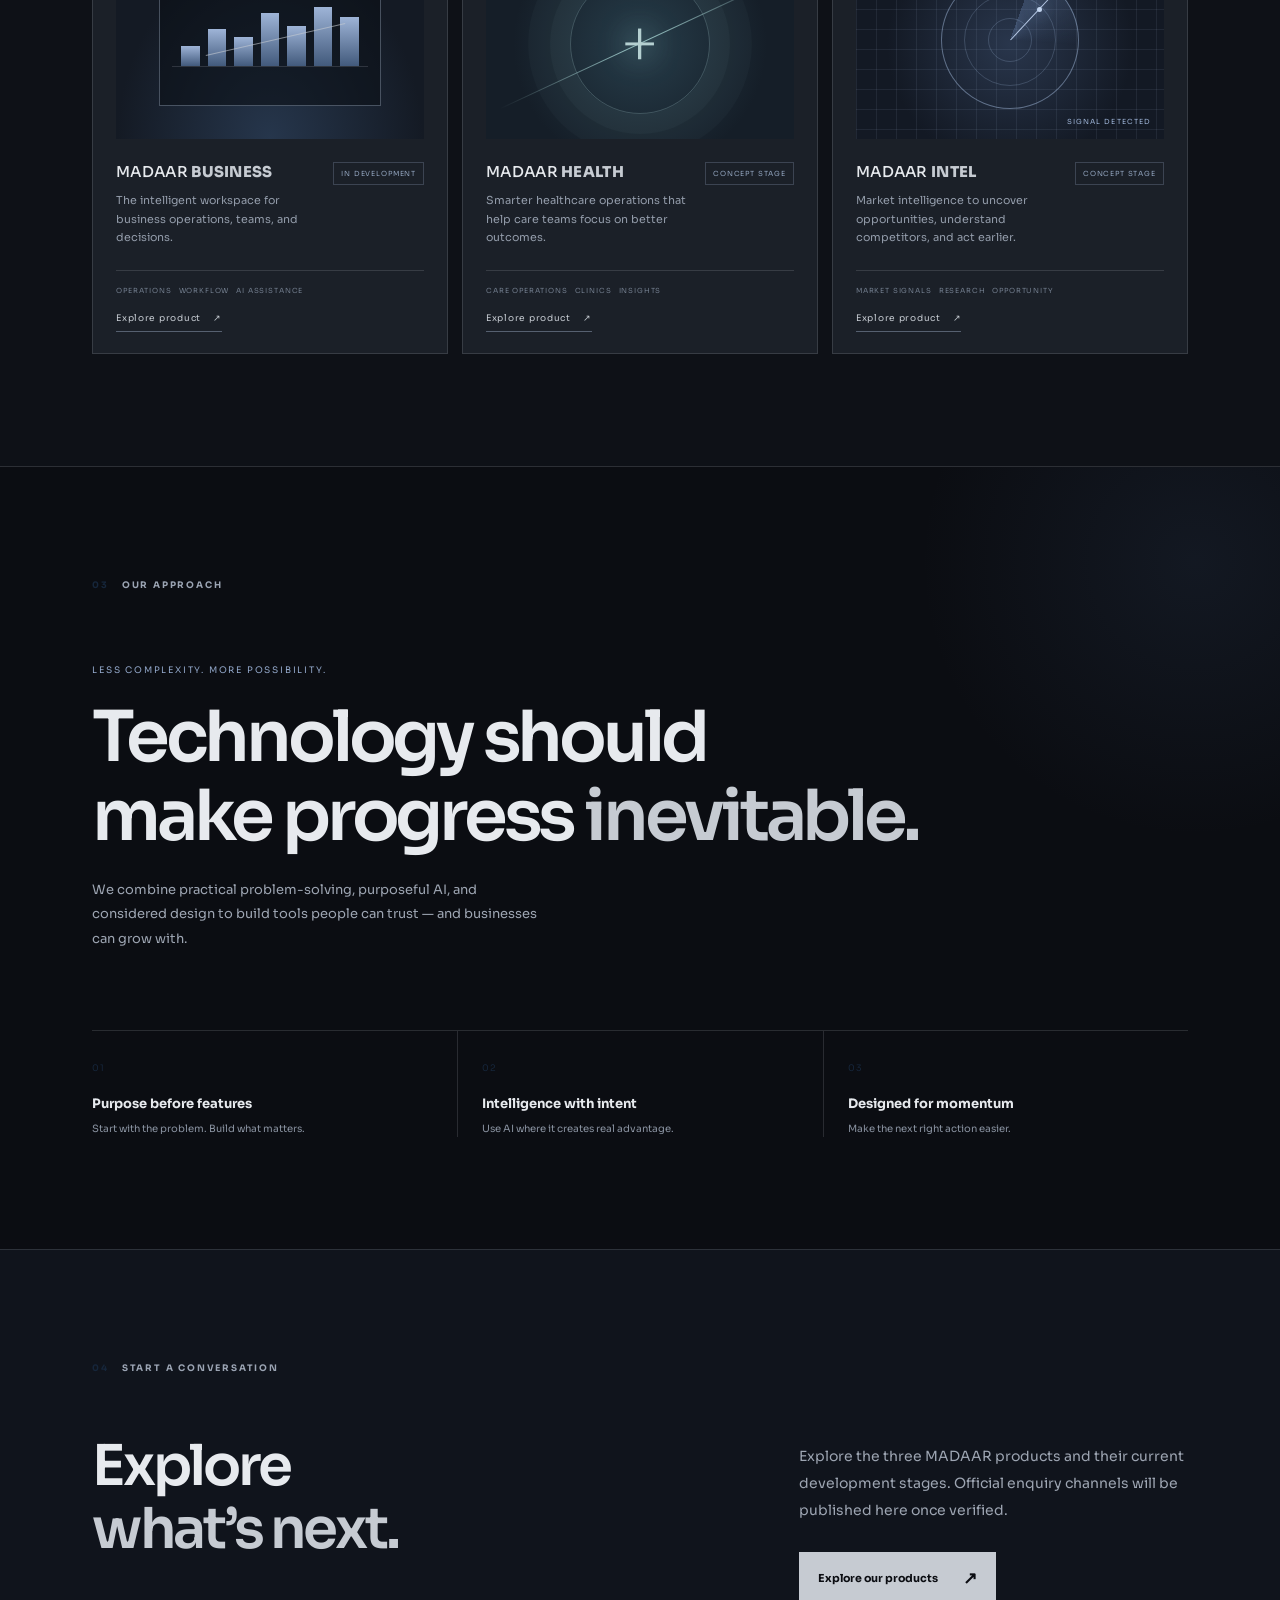
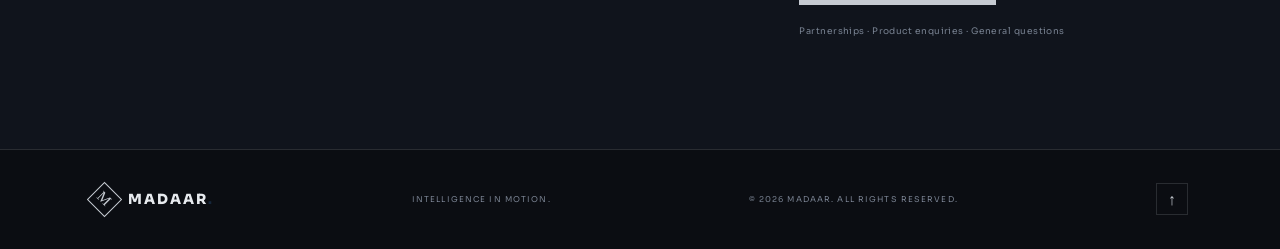
==== commit 131072b6: "Unify MADAAR brand system, product pages, and launch SEO" ====
--- a/index.html
+++ b/index.html
@@ -4,24 +4,34 @@
   <meta charset="utf-8">
   <meta name="viewport" content="width=device-width, initial-scale=1">
   <meta name="theme-color" content="#0b0d12">
+  <meta name="color-scheme" content="dark">
   <link rel="icon" type="image/svg+xml" href="favicon.svg">
   <meta name="description" content="MADAAR is an independent technology company developing focused products for business operations, healthcare coordination, and market intelligence.">
   <link rel="canonical" href="https://sultanalialdosari-sys.github.io/MADAAR-WEBSITE/">
   <meta property="og:type" content="website">
   <meta property="og:site_name" content="MADAAR">
-  <meta property="og:title" content="MADAAR — Intelligence in Motion">
+  <meta property="og:title" content="MADAAR — Beyond Intelligence. Beyond Boundaries.">
   <meta property="og:description" content="An independent technology company developing focused products for business, healthcare, and market intelligence.">
   <meta property="og:url" content="https://sultanalialdosari-sys.github.io/MADAAR-WEBSITE/">
-  <meta name="twitter:card" content="summary">
-  <meta name="twitter:title" content="MADAAR — Intelligence in Motion">
+  <meta property="og:image" content="https://sultanalialdosari-sys.github.io/MADAAR-WEBSITE/social-preview.svg">
+  <meta property="og:image:type" content="image/svg+xml">
+  <meta property="og:image:alt" content="MADAAR — Beyond Intelligence. Beyond Boundaries.">
+  <meta property="og:image:width" content="1200">
+  <meta property="og:image:height" content="630">
+  <meta name="twitter:card" content="summary_large_image">
+  <meta name="twitter:title" content="MADAAR — Beyond Intelligence. Beyond Boundaries.">
   <meta name="twitter:description" content="An independent technology company developing focused products for business, healthcare, and market intelligence.">
-  <title>MADAAR — Intelligence in Motion</title>
+  <meta name="twitter:image" content="https://sultanalialdosari-sys.github.io/MADAAR-WEBSITE/social-preview.svg">
+  <meta name="twitter:image:alt" content="MADAAR — Beyond Intelligence. Beyond Boundaries.">
+  <title>MADAAR — Beyond Intelligence. Beyond Boundaries.</title>
+  <meta name="author" content="MADAAR">
   <link rel="preconnect" href="https://fonts.googleapis.com">
   <link rel="preconnect" href="https://fonts.gstatic.com" crossorigin>
-  <link href="https://fonts.googleapis.com/css2?family=DM+Sans:wght@400;500;600;700&family=Manrope:wght@400;500;600;700;800&family=Tajawal:wght@400;500;700;800&display=swap" rel="stylesheet">
+  <link href="https://fonts.googleapis.com/css2?family=IBM+Plex+Sans+Arabic:wght@400;500;600;700&family=Sora:wght@400;500;600;700;800&display=swap" rel="stylesheet">
   <link rel="stylesheet" href="styles.css">
 </head>
 <body>
+  <script type="application/ld+json">{"@context":"https://schema.org","@type":"Organization","name":"MADAAR","url":"https://sultanalialdosari-sys.github.io/MADAAR-WEBSITE/","description":"An independent technology company developing focused products for business operations, healthcare coordination, and market intelligence.","slogan":"Beyond Intelligence. Beyond Boundaries."}</script>
   <div class="site-shell">
     <header class="nav-wrap">
       <a class="brand" href="#home" aria-label="MADAAR home"><span class="brand-mark">M</span><span>MADAAR<span class="brand-period">.</span></span></a>
@@ -33,7 +43,7 @@
       </nav>
       <div class="nav-actions">
         <button class="lang-toggle" id="languageToggle" type="button" aria-label="Switch language">عربي</button>
-        <a class="nav-cta" href="#contact" data-i18n="navCta">Let’s talk <span>↗</span></a>
+        <a class="nav-cta" href="#contact" data-i18n="navCta">Explore products <span>↗</span></a>
         <button class="menu-toggle" id="menuToggle" aria-label="Open menu" data-i18n-aria="openMenu" aria-expanded="false">☰</button>
       </div>
     </header>
@@ -43,8 +53,8 @@
         <div class="hero-grid"></div>
         <div class="hero-content">
           <div class="eyebrow"><span class="eyebrow-line"></span><span data-i18n="eyebrow">INDEPENDENT TECHNOLOGY COMPANY</span></div>
-          <h1 data-i18n="heroTitle">Build with intelligence.<br><em>Move with purpose.</em></h1>
-          <p class="hero-copy" data-i18n="heroCopy">We create focused AI-powered products that turn complex work, critical decisions, and emerging opportunities into clear forward motion.</p>
+          <h1 data-i18n="heroTitle">Beyond intelligence.<br><em>Beyond boundaries.</em></h1>
+          <p class="hero-copy" data-i18n="heroCopy">We build focused technology products for business operations, healthcare coordination, and market intelligence — connecting practical challenges with purposeful innovation.</p>
           <div class="hero-actions">
             <a class="button button-primary" href="#products" data-i18n="exploreProducts">Explore our products <span>↗</span></a>
             <a class="text-link" href="#about" data-i18n="discoverMadaar">Discover MADAAR <span>↓</span></a>
@@ -106,7 +116,7 @@
 
       <section class="contact section-pad" id="contact">
         <div class="section-kicker"><span>04</span><span data-i18n="startConversation">START A CONVERSATION</span></div>
-        <div class="contact-layout"><h2 data-i18n="contactTitle">Let’s make<br><em>what’s next.</em></h2><div class="contact-side"><p data-i18n="contactCopy">Interested in our products, a partnership, or building something meaningful together? We’d like to hear from you.</p><a class="button button-primary" href="#products" data-i18n="contactButton">Explore our products <span>↗</span></a><span class="contact-note" data-i18n="contactNote">Partnerships · Product enquiries · General questions</span></div></div>
+        <div class="contact-layout"><h2 data-i18n="contactTitle">Explore<br><em>what’s next.</em></h2><div class="contact-side"><p data-i18n="contactCopy">Explore the three MADAAR products and their current development stages. Official enquiry channels will be published here once verified.</p><a class="button button-primary" href="#products" data-i18n="contactButton">Explore our products <span>↗</span></a><span class="contact-note" data-i18n="contactNote">Partnerships · Product enquiries · General questions</span></div></div>
       </section>
     </main>
 
--- a/styles.css
+++ b/styles.css
@@ -1,10 +1,16 @@
-@import url('https://fonts.googleapis.com/css2?family=DM+Sans:wght@400;500;600;700&family=Manrope:wght@400;500;600;700;800&family=Tajawal:wght@400;500;700;800&display=swap');
-:root{--bg:#0b0d12;--panel:#11151d;--panel2:#151a23;--silver:#c0c6d4;--muted:#858d9c;--white:#f3f5f8;--blue:#7998cb;--line:rgba(192,198,212,.15);--font:'Manrope','DM Sans',sans-serif}
-*{box-sizing:border-box}html{scroll-behavior:smooth;scroll-padding-top:90px}body{margin:0;background:var(--bg);color:var(--white);font-family:var(--font);-webkit-font-smoothing:antialiased}.site-shell{max-width:1600px;margin:auto;overflow:hidden}.nav-wrap{height:88px;padding:0 7.2%;display:flex;align-items:center;justify-content:space-between;border-bottom:1px solid var(--line);position:relative;z-index:5;background:rgba(11,13,18,.92)}.brand{display:flex;align-items:center;gap:11px;text-decoration:none;color:var(--white);font-size:19px;font-weight:800;letter-spacing:.17em}.brand-mark{width:31px;height:31px;border:1px solid #8f98a9;color:var(--silver);display:grid;place-items:center;font-family:Georgia,serif;font-size:19px;font-weight:400;transform:rotate(45deg)}.brand-mark::first-letter{transform:rotate(-45deg)}.brand-period{color:var(--blue)}.main-nav{display:flex;gap:37px}.main-nav a,.text-link,.under-link{font-size:11px;letter-spacing:.04em;color:#a9afbb;text-decoration:none;transition:color .2s}.main-nav a:hover,.text-link:hover,.under-link:hover{color:white}.nav-actions{display:flex;align-items:center;gap:23px}.lang-toggle,.menu-toggle{background:none;border:0;color:var(--silver);font:600 11px var(--font);cursor:pointer}.nav-cta{font-size:11px;text-decoration:none;color:var(--bg);background:var(--silver);padding:13px 17px;font-weight:700}.nav-cta span{margin-left:13px}.menu-toggle{display:none;font-size:21px}.hero{min-height:690px;position:relative;padding:125px 7.2% 48px;display:flex;align-items:flex-start;overflow:hidden}.hero-grid{position:absolute;inset:0 0 0 40%;opacity:.28;background-image:linear-gradient(rgba(192,198,212,.07) 1px,transparent 1px),linear-gradient(90deg,rgba(192,198,212,.07) 1px,transparent 1px);background-size:65px 65px;mask-image:linear-gradient(90deg,transparent,#000 25%,#000)}.hero-content{position:relative;z-index:2;max-width:680px}.eyebrow,.section-kicker{display:flex;align-items:center;gap:13px;color:#9ba4b3;font-size:9px;font-weight:700;letter-spacing:.2em}.eyebrow-line{width:30px;height:1px;background:var(--blue)}h1,h2,h3,p{margin-top:0}h1{font-size:clamp(48px,6.1vw,84px);line-height:1.08;letter-spacing:-.065em;font-weight:600;margin:29px 0 25px}h1 em,h2 em{font-style:normal;color:var(--silver)}.hero-copy{max-width:470px;color:#9da5b2;font-size:14px;line-height:1.9}.hero-actions{display:flex;align-items:center;gap:31px;margin-top:36px}.button{display:inline-flex;align-items:center;justify-content:space-between;gap:25px;padding:16px 19px;text-decoration:none;font-size:11px;font-weight:700}.button-primary{background:var(--silver);color:#0b0d12}.button-primary span{font-size:17px}.text-link{font-weight:600}.text-link span{margin-left:9px;color:var(--silver)}.hero-foot{position:absolute;top:560px;left:0;right:0;display:flex;justify-content:space-between;color:#697281;font-size:8px;letter-spacing:.18em}.hero-index{color:#a6adba}.orbital-art{position:absolute;width:440px;height:440px;right:8%;top:115px;display:grid;place-items:center;opacity:.86}.orbit{position:absolute;border:1px solid rgba(192,198,212,.19);border-radius:50%;transform:rotate(-28deg)}.orbit-one{width:390px;height:170px}.orbit-two{width:340px;height:300px;transform:rotate(48deg)}.orbit-three{width:270px;height:270px;border-color:rgba(121,152,203,.35)}.orbit-core{width:112px;height:112px;border:1px solid rgba(192,198,212,.55);border-radius:50%;display:grid;place-items:center;box-shadow:0 0 70px rgba(121,152,203,.12),inset 0 0 40px rgba(121,152,203,.08);background:radial-gradient(circle,#202b3b,#0b0d12 72%)}.orbit-core span{font-family:Georgia,serif;font-size:53px;color:#d2d6df}.orbit-dot{position:absolute;width:7px;height:7px;border-radius:50%;background:#9fb3d7;box-shadow:0 0 17px #7998cb}.dot-one{top:111px;right:78px}.dot-two{bottom:83px;left:97px}.dot-three{top:215px;left:10px}.orbit-caption{position:absolute;right:0;bottom:45px;font-size:8px;letter-spacing:.2em;line-height:1.8;color:#8993a3}.hero-bottom-rule{position:absolute;bottom:0;left:7.2%;right:7.2%;height:1px;background:var(--line)}.section-pad{padding:112px 7.2%}.section-kicker span:first-child{color:var(--blue)}.intro-layout{display:grid;grid-template-columns:1.1fr .9fr;gap:10%;margin-top:53px}.intro h2,.contact h2{font-size:clamp(38px,4.4vw,61px);line-height:1.13;letter-spacing:-.055em;font-weight:600;margin:0}.intro-text{max-width:490px;padding-top:7px}.intro-text p,.contact-side p{font-size:14px;line-height:1.95;color:#9da5b2}.under-link{display:inline-block;margin-top:19px;padding-bottom:9px;border-bottom:1px solid #566070;color:var(--silver)}.under-link span{margin-left:17px}.products{background:#0e1117;border-top:1px solid var(--line);border-bottom:1px solid var(--line)}.section-heading{display:flex;justify-content:space-between;align-items:center;margin-bottom:40px}.section-heading>p{margin:0;color:#9da5b2;font-size:12px}.product-list{display:grid;grid-template-columns:repeat(3,1fr);gap:14px}.product-card{background:var(--panel);border:1px solid rgba(192,198,212,.11);padding:23px 23px 21px;min-width:0;transition:transform .25s,border-color .25s}.product-card:hover{transform:translateY(-5px);border-color:rgba(192,198,212,.35)}.product-top{display:flex;justify-content:space-between;align-items:center;color:#8c95a4;font-size:8px;letter-spacing:.17em}.product-symbol{font-size:18px;color:var(--silver)}.product-visual{height:190px;margin:22px 0 23px;position:relative;overflow:hidden;background:#171e29}.visual-business{display:grid;place-items:center;background:radial-gradient(ellipse at 50% 100%,#26364c,#141a24 70%)}.visual-window{width:72%;height:125px;border:1px solid rgba(177,194,219,.35);background:rgba(11,15,22,.6);padding:12px;position:relative}.visual-window-top{display:flex;gap:4px}.visual-window-top i{width:4px;height:4px;border-radius:50%;background:#8297b6}.visual-bars{height:69px;display:flex;align-items:end;gap:8px;border-bottom:1px solid rgba(192,198,212,.17);padding:0 9px}.visual-bars b{flex:1;background:linear-gradient(#9eb4d7,#425a7c);height:30%}.visual-bars b:nth-child(2){height:55%}.visual-bars b:nth-child(3){height:44%}.visual-bars b:nth-child(4){height:78%}.visual-bars b:nth-child(5){height:60%}.visual-bars b:nth-child(6){height:88%}.visual-bars b:nth-child(7){height:72%}.visual-line{position:absolute;left:20%;right:15%;top:57px;height:1px;background:#c0c6d4;transform:rotate(-13deg);opacity:.6}.visual-health{background:radial-gradient(circle at center,#273d4a,#151e28 70%);display:grid;place-items:center}.health-rings{position:absolute;width:140px;height:140px;border:1px solid rgba(157,192,197,.28);border-radius:50%;box-shadow:0 0 0 20px rgba(157,192,197,.04),0 0 0 42px rgba(157,192,197,.03)}.health-cross{position:absolute;z-index:2;font-size:67px;font-weight:200;color:#b5d0d1;text-shadow:0 0 30px #7ca8aa}.health-pulse{position:absolute;width:100%;height:1px;background:linear-gradient(90deg,transparent,#9bc5c5,transparent);transform:rotate(-25deg)}.visual-intel{background:radial-gradient(circle at 50% 50%,#29364c,#131924 68%)}.intel-grid{position:absolute;inset:0;background-image:linear-gradient(rgba(157,177,208,.1) 1px,transparent 1px),linear-gradient(90deg,rgba(157,177,208,.1) 1px,transparent 1px);background-size:20px 20px}.intel-radar{position:absolute;width:138px;height:138px;border:1px solid rgba(162,186,220,.5);border-radius:50%;left:50%;top:48%;transform:translate(-50%,-50%);background:conic-gradient(from 20deg,rgba(121,152,203,.28),transparent 75deg)}.intel-radar:before,.intel-radar:after{content:"";position:absolute;inset:22px;border:1px solid rgba(162,186,220,.23);border-radius:50%}.intel-radar:after{inset:46px}.intel-radar i{position:absolute;left:50%;top:0;height:50%;width:1px;background:#b7c9e5;transform-origin:bottom;transform:rotate(43deg)}.intel-radar b{position:absolute;width:5px;height:5px;background:#c4d6f0;border-radius:50%;left:70%;top:26%;box-shadow:0 0 14px #a6c7f5}.radar-label{position:absolute;bottom:13px;right:13px;font-size:7px;letter-spacing:.15em;color:#9eb4d7}.product-info{display:flex;justify-content:space-between;gap:12px;align-items:flex-start}.product-info h3{font-size:15px;letter-spacing:.02em;margin:0 0 10px;font-weight:500}.product-info h3 strong{color:var(--silver);font-weight:800}.product-info p{max-width:250px;color:#929ba9;font-size:11px;line-height:1.7;margin:0}.product-status{font-size:7px;letter-spacing:.12em;color:#91a3bd;border:1px solid rgba(145,163,189,.28);padding:6px 7px;white-space:nowrap}.product-tags{display:flex;flex-wrap:wrap;gap:7px;margin-top:23px;padding-top:15px;border-top:1px solid var(--line)}.product-tags span{font-size:7px;letter-spacing:.12em;color:#727d8d}.manifesto{position:relative;overflow:hidden}.manifesto-glow{position:absolute;width:570px;height:570px;right:-200px;top:-190px;border-radius:50%;background:radial-gradient(circle,rgba(72,100,143,.13),transparent 68%);pointer-events:none}.manifesto-content{margin:73px 0 78px;position:relative}.manifesto-label{color:#91a6c8;font-size:9px;letter-spacing:.2em}.manifesto h2{font-size:clamp(42px,5.5vw,76px);line-height:1.12;letter-spacing:-.06em;font-weight:600;margin:22px 0}.manifesto-copy{font-size:13px;line-height:1.9;color:#9da5b2;max-width:460px}.principles{display:grid;grid-template-columns:repeat(3,1fr);border-top:1px solid var(--line)}.principles>div{padding:24px 24px 0 0}.principles>div+div{padding-left:24px;border-left:1px solid var(--line)}.principles span{font-size:9px;color:var(--blue);letter-spacing:.1em}.principles h4{font-size:13px;margin:19px 0 8px}.principles p{font-size:10px;color:#8992a0;line-height:1.7;margin:0}.contact{background:#10141c;border-top:1px solid var(--line)}.contact-layout{display:grid;grid-template-columns:1fr .65fr;gap:10%;margin-top:60px}.contact-side{padding-top:9px;max-width:410px}.contact-side .button{margin-top:13px}.contact-note{display:block;margin-top:20px;color:#778190;font-size:9px;letter-spacing:.05em}.footer{min-height:100px;padding:20px 7.2%;display:flex;align-items:center;justify-content:space-between;border-top:1px solid var(--line)}.footer-brand{font-size:14px}.footer-brand .brand-mark{width:25px;height:25px;font-size:15px}.footer-line,.copyright{font-size:8px;letter-spacing:.14em;color:#798291}.back-top{width:32px;height:32px;border:1px solid var(--line);display:grid;place-items:center;color:var(--silver);text-decoration:none}
-[dir=rtl] body{font-family:'Tajawal',sans-serif}[dir=rtl] .main-nav,[dir=rtl] .nav-actions{direction:rtl}[dir=rtl] .brand{letter-spacing:.08em}[dir=rtl] .hero-content,[dir=rtl] .intro-layout,[dir=rtl] .contact-layout{text-align:right}[dir=rtl] .hero-foot{direction:ltr}[dir=rtl] .hero-actions{flex-direction:row-reverse;justify-content:flex-end}[dir=rtl] .product-info{direction:rtl}[dir=rtl] .product-tags{direction:rtl}[dir=rtl] .section-heading{direction:rtl}[dir=rtl] .principles{direction:rtl}[dir=rtl] .principles>div+div{border-left:0;border-right:1px solid var(--line);padding-left:0;padding-right:24px}[dir=rtl] .contact-side .button{direction:ltr}[dir=rtl] .footer{direction:rtl}[dir=rtl] .under-link span{margin-left:0;margin-right:17px}
+@import url('https://fonts.googleapis.com/css2?family=IBM+Plex+Sans+Arabic:wght@400;500;600;700&family=Sora:wght@400;500;600;700;800&display=swap');
+:root{--bg:#0b0d12;--panel:#11151d;--panel2:#151a23;--silver:#c6cbd2;--muted:#858d9c;--white:#f3f5f8;--blue:#7998cb;--line:rgba(198,203,210,.15);--font:'Sora',sans-serif}
+*{box-sizing:border-box}html{scroll-behavior:smooth;scroll-padding-top:90px}body{margin:0;background:var(--bg);color:var(--white);font-family:var(--font);-webkit-font-smoothing:antialiased}.site-shell{max-width:1600px;margin:auto;overflow:hidden}.nav-wrap{height:88px;padding:0 7.2%;display:flex;align-items:center;justify-content:space-between;border-bottom:1px solid var(--line);position:relative;z-index:5;background:rgba(11,13,18,.92)}.brand{display:flex;align-items:center;gap:11px;text-decoration:none;color:var(--white);font-size:19px;font-weight:800;letter-spacing:.17em}.brand-mark{width:31px;height:31px;border:1px solid #8f98a9;color:var(--silver);display:grid;place-items:center;font-family:Georgia,serif;font-size:19px;font-weight:400;transform:rotate(45deg)}.brand-mark::first-letter{transform:rotate(-45deg)}.brand-period{color:var(--blue)}.main-nav{display:flex;gap:37px}.main-nav a,.text-link,.under-link{font-size:11px;letter-spacing:.04em;color:#a9afbb;text-decoration:none;transition:color .2s}.main-nav a:hover,.text-link:hover,.under-link:hover{color:white}.nav-actions{display:flex;align-items:center;gap:23px}.lang-toggle,.menu-toggle{background:none;border:0;color:var(--silver);font:600 11px var(--font);cursor:pointer}.nav-cta{font-size:11px;text-decoration:none;color:var(--bg);background:var(--silver);padding:13px 17px;font-weight:700}.nav-cta span{margin-left:13px}.menu-toggle{display:none;font-size:21px}.hero{min-height:690px;position:relative;padding:125px 7.2% 48px;display:flex;align-items:flex-start;overflow:hidden}.hero-grid{position:absolute;inset:0 0 0 40%;opacity:.28;background-image:linear-gradient(rgba(198,203,210,.07) 1px,transparent 1px),linear-gradient(90deg,rgba(198,203,210,.07) 1px,transparent 1px);background-size:65px 65px;mask-image:linear-gradient(90deg,transparent,#000 25%,#000)}.hero-content{position:relative;z-index:2;max-width:680px}.eyebrow,.section-kicker{display:flex;align-items:center;gap:13px;color:#9ba4b3;font-size:9px;font-weight:700;letter-spacing:.2em}.eyebrow-line{width:30px;height:1px;background:var(--blue)}h1,h2,h3,p{margin-top:0}h1{font-size:clamp(48px,6.1vw,84px);line-height:1.08;letter-spacing:-.065em;font-weight:600;margin:29px 0 25px}h1 em,h2 em{font-style:normal;color:var(--silver)}.hero-copy{max-width:470px;color:#9da5b2;font-size:14px;line-height:1.9}.hero-actions{display:flex;align-items:center;gap:31px;margin-top:36px}.button{display:inline-flex;align-items:center;justify-content:space-between;gap:25px;padding:16px 19px;text-decoration:none;font-size:11px;font-weight:700}.button-primary{background:var(--silver);color:#0b0d12}.button-primary span{font-size:17px}.text-link{font-weight:600}.text-link span{margin-left:9px;color:var(--silver)}.hero-foot{position:absolute;top:560px;left:0;right:0;display:flex;justify-content:space-between;color:#697281;font-size:8px;letter-spacing:.18em}.hero-index{color:#a6adba}.orbital-art{position:absolute;width:440px;height:440px;right:8%;top:115px;display:grid;place-items:center;opacity:.86}.orbit{position:absolute;border:1px solid rgba(198,203,210,.19);border-radius:50%;transform:rotate(-28deg)}.orbit-one{width:390px;height:170px}.orbit-two{width:340px;height:300px;transform:rotate(48deg)}.orbit-three{width:270px;height:270px;border-color:rgba(121,152,203,.35)}.orbit-core{width:112px;height:112px;border:1px solid rgba(198,203,210,.55);border-radius:50%;display:grid;place-items:center;box-shadow:0 0 70px rgba(121,152,203,.12),inset 0 0 40px rgba(121,152,203,.08);background:radial-gradient(circle,#202b3b,#0b0d12 72%)}.orbit-core span{font-family:Georgia,serif;font-size:53px;color:#d2d6df}.orbit-dot{position:absolute;width:7px;height:7px;border-radius:50%;background:#9fb3d7;box-shadow:0 0 17px #7998cb}.dot-one{top:111px;right:78px}.dot-two{bottom:83px;left:97px}.dot-three{top:215px;left:10px}.orbit-caption{position:absolute;right:0;bottom:45px;font-size:8px;letter-spacing:.2em;line-height:1.8;color:#8993a3}.hero-bottom-rule{position:absolute;bottom:0;left:7.2%;right:7.2%;height:1px;background:var(--line)}.section-pad{padding:112px 7.2%}.section-kicker span:first-child{color:var(--blue)}.intro-layout{display:grid;grid-template-columns:1.1fr .9fr;gap:10%;margin-top:53px}.intro h2,.contact h2{font-size:clamp(38px,4.4vw,61px);line-height:1.13;letter-spacing:-.055em;font-weight:600;margin:0}.intro-text{max-width:490px;padding-top:7px}.intro-text p,.contact-side p{font-size:14px;line-height:1.95;color:#9da5b2}.under-link{display:inline-block;margin-top:19px;padding-bottom:9px;border-bottom:1px solid #566070;color:var(--silver)}.under-link span{margin-left:17px}.products{background:#0e1117;border-top:1px solid var(--line);border-bottom:1px solid var(--line)}.section-heading{display:flex;justify-content:space-between;align-items:center;margin-bottom:40px}.section-heading>p{margin:0;color:#9da5b2;font-size:12px}.product-list{display:grid;grid-template-columns:repeat(3,1fr);gap:14px}.product-card{background:var(--panel);border:1px solid rgba(198,203,210,.11);padding:23px 23px 21px;min-width:0;transition:transform .25s,border-color .25s}.product-card:hover{transform:translateY(-5px);border-color:rgba(198,203,210,.35)}.product-top{display:flex;justify-content:space-between;align-items:center;color:#8c95a4;font-size:8px;letter-spacing:.17em}.product-symbol{font-size:18px;color:var(--silver)}.product-visual{height:190px;margin:22px 0 23px;position:relative;overflow:hidden;background:#171e29}.visual-business{display:grid;place-items:center;background:radial-gradient(ellipse at 50% 100%,#26364c,#141a24 70%)}.visual-window{width:72%;height:125px;border:1px solid rgba(177,194,219,.35);background:rgba(11,15,22,.6);padding:12px;position:relative}.visual-window-top{display:flex;gap:4px}.visual-window-top i{width:4px;height:4px;border-radius:50%;background:#8297b6}.visual-bars{height:69px;display:flex;align-items:end;gap:8px;border-bottom:1px solid rgba(198,203,210,.17);padding:0 9px}.visual-bars b{flex:1;background:linear-gradient(#9eb4d7,#425a7c);height:30%}.visual-bars b:nth-child(2){height:55%}.visual-bars b:nth-child(3){height:44%}.visual-bars b:nth-child(4){height:78%}.visual-bars b:nth-child(5){height:60%}.visual-bars b:nth-child(6){height:88%}.visual-bars b:nth-child(7){height:72%}.visual-line{position:absolute;left:20%;right:15%;top:57px;height:1px;background:#c6cbd2;transform:rotate(-13deg);opacity:.6}.visual-health{background:radial-gradient(circle at center,#273d4a,#151e28 70%);display:grid;place-items:center}.health-rings{position:absolute;width:140px;height:140px;border:1px solid rgba(157,192,197,.28);border-radius:50%;box-shadow:0 0 0 20px rgba(157,192,197,.04),0 0 0 42px rgba(157,192,197,.03)}.health-cross{position:absolute;z-index:2;font-size:67px;font-weight:200;color:#b5d0d1;text-shadow:0 0 30px #7ca8aa}.health-pulse{position:absolute;width:100%;height:1px;background:linear-gradient(90deg,transparent,#9bc5c5,transparent);transform:rotate(-25deg)}.visual-intel{background:radial-gradient(circle at 50% 50%,#29364c,#131924 68%)}.intel-grid{position:absolute;inset:0;background-image:linear-gradient(rgba(157,177,208,.1) 1px,transparent 1px),linear-gradient(90deg,rgba(157,177,208,.1) 1px,transparent 1px);background-size:20px 20px}.intel-radar{position:absolute;width:138px;height:138px;border:1px solid rgba(162,186,220,.5);border-radius:50%;left:50%;top:48%;transform:translate(-50%,-50%);background:conic-gradient(from 20deg,rgba(121,152,203,.28),transparent 75deg)}.intel-radar:before,.intel-radar:after{content:"";position:absolute;inset:22px;border:1px solid rgba(162,186,220,.23);border-radius:50%}.intel-radar:after{inset:46px}.intel-radar i{position:absolute;left:50%;top:0;height:50%;width:1px;background:#b7c9e5;transform-origin:bottom;transform:rotate(43deg)}.intel-radar b{position:absolute;width:5px;height:5px;background:#c4d6f0;border-radius:50%;left:70%;top:26%;box-shadow:0 0 14px #a6c7f5}.radar-label{position:absolute;bottom:13px;right:13px;font-size:7px;letter-spacing:.15em;color:#9eb4d7}.product-info{display:flex;justify-content:space-between;gap:12px;align-items:flex-start}.product-info h3{font-size:15px;letter-spacing:.02em;margin:0 0 10px;font-weight:500}.product-info h3 strong{color:var(--silver);font-weight:800}.product-info p{max-width:250px;color:#929ba9;font-size:11px;line-height:1.7;margin:0}.product-status{font-size:7px;letter-spacing:.12em;color:#91a3bd;border:1px solid rgba(145,163,189,.28);padding:6px 7px;white-space:nowrap}.product-tags{display:flex;flex-wrap:wrap;gap:7px;margin-top:23px;padding-top:15px;border-top:1px solid var(--line)}.product-tags span{font-size:7px;letter-spacing:.12em;color:#727d8d}.manifesto{position:relative;overflow:hidden}.manifesto-glow{position:absolute;width:570px;height:570px;right:-200px;top:-190px;border-radius:50%;background:radial-gradient(circle,rgba(72,100,143,.13),transparent 68%);pointer-events:none}.manifesto-content{margin:73px 0 78px;position:relative}.manifesto-label{color:#91a6c8;font-size:9px;letter-spacing:.2em}.manifesto h2{font-size:clamp(42px,5.5vw,76px);line-height:1.12;letter-spacing:-.06em;font-weight:600;margin:22px 0}.manifesto-copy{font-size:13px;line-height:1.9;color:#9da5b2;max-width:460px}.principles{display:grid;grid-template-columns:repeat(3,1fr);border-top:1px solid var(--line)}.principles>div{padding:24px 24px 0 0}.principles>div+div{padding-left:24px;border-left:1px solid var(--line)}.principles span{font-size:9px;color:var(--blue);letter-spacing:.1em}.principles h4{font-size:13px;margin:19px 0 8px}.principles p{font-size:10px;color:#8992a0;line-height:1.7;margin:0}.contact{background:#10141c;border-top:1px solid var(--line)}.contact-layout{display:grid;grid-template-columns:1fr .65fr;gap:10%;margin-top:60px}.contact-side{padding-top:9px;max-width:410px}.contact-side .button{margin-top:13px}.contact-note{display:block;margin-top:20px;color:#778190;font-size:9px;letter-spacing:.05em}.footer{min-height:100px;padding:20px 7.2%;display:flex;align-items:center;justify-content:space-between;border-top:1px solid var(--line)}.footer-brand{font-size:14px}.footer-brand .brand-mark{width:25px;height:25px;font-size:15px}.footer-line,.copyright{font-size:8px;letter-spacing:.14em;color:#798291}.back-top{width:32px;height:32px;border:1px solid var(--line);display:grid;place-items:center;color:var(--silver);text-decoration:none}
+[dir=rtl] body{font-family:'IBM Plex Sans Arabic','Sora',sans-serif}[dir=rtl] .main-nav,[dir=rtl] .nav-actions{direction:rtl}[dir=rtl] .brand{letter-spacing:.08em}[dir=rtl] .hero-content,[dir=rtl] .intro-layout,[dir=rtl] .contact-layout{text-align:right}[dir=rtl] .hero-foot{direction:ltr}[dir=rtl] .hero-actions{flex-direction:row-reverse;justify-content:flex-end}[dir=rtl] .product-info{direction:rtl}[dir=rtl] .product-tags{direction:rtl}[dir=rtl] .section-heading{direction:rtl}[dir=rtl] .principles{direction:rtl}[dir=rtl] .principles>div+div{border-left:0;border-right:1px solid var(--line);padding-left:0;padding-right:24px}[dir=rtl] .contact-side .button{direction:ltr}[dir=rtl] .footer{direction:rtl}[dir=rtl] .under-link span{margin-left:0;margin-right:17px}
 @media(max-width:1000px){.orbital-art{right:-90px;opacity:.45}.hero-content{max-width:620px}.product-list{grid-template-columns:1fr 1fr}.product-card:last-child{grid-column:1/-1}.product-card:last-child .product-visual{height:160px}.nav-wrap{padding:0 5%}.section-pad{padding:90px 5%}.hero{padding-left:5%;padding-right:5%}.hero-bottom-rule{left:5%;right:5%}}
 @media(max-width:700px){.nav-wrap{height:72px}.main-nav{display:none;position:absolute;top:72px;left:0;right:0;background:#11151d;padding:22px 6%;flex-direction:column;gap:22px;border-bottom:1px solid var(--line)}.main-nav.open{display:flex}.nav-actions{gap:13px}.nav-cta{display:none}.menu-toggle{display:block}.hero{min-height:670px;padding-top:100px}.hero-grid{inset:0;opacity:.18}.hero-content{max-width:100%}h1{font-size:clamp(44px,12vw,67px)}.hero-copy{max-width:390px;font-size:13px}.orbital-art{width:290px;height:290px;top:355px;right:-90px;opacity:.25}.orbit-one{width:270px;height:120px}.orbit-two{width:240px;height:210px}.orbit-three{width:190px;height:190px}.orbit-core{width:80px;height:80px}.orbit-core span{font-size:39px}.hero-foot{top:600px}.section-pad{padding:76px 6%}.intro-layout,.contact-layout{grid-template-columns:1fr;gap:25px;margin-top:38px}.intro h2,.contact h2{font-size:46px}.section-heading{align-items:flex-start;gap:18px;flex-direction:column}.product-list{grid-template-columns:1fr}.product-card:last-child{grid-column:auto}.product-card:last-child .product-visual{height:190px}.product-visual{height:180px}.manifesto-content{margin:55px 0}.manifesto h2{font-size:47px}.principles{grid-template-columns:1fr}.principles>div,.principles>div+div{padding:19px 0;border-left:0;border-right:0;border-bottom:1px solid var(--line)}.principles>div+div{padding-left:0;padding-right:0}.principles h4{margin:10px 0 5px}.footer{padding:23px 6%;flex-wrap:wrap;gap:18px}.footer-line{display:none}.copyright{font-size:7px}}
 @media(prefers-reduced-motion:reduce){html{scroll-behavior:auto}*,*:before,*:after{transition:none!important;animation:none!important}}
 
 .product-card .product-link{display:inline-flex;margin-top:17px;color:var(--silver);text-decoration:none;font-size:9px;letter-spacing:.08em;border-bottom:1px solid #566070;padding-bottom:7px}.product-card .product-link span{margin-left:12px}
 [dir=rtl] .product-card .product-link span{margin-left:0;margin-right:12px}
+
+/* MADAAR identity system — shared across all pages */
+:root{--bg:#0B0D12;--panel:#1B2028;--panel2:#1B2028;--silver:#C6CBD2;--muted:#858D9C;--white:#E7EAEE;--blue:#16263B;--line:rgba(198,203,210,.16);--font:'Sora',sans-serif}
+body{font-family:var(--font)}[dir=rtl] body,[dir=rtl] button,[dir=rtl] a{font-family:'IBM Plex Sans Arabic','Sora',sans-serif}
+.brand{letter-spacing:.14em}.brand-mark{border-color:#C6CBD2;color:#C6CBD2}.button-primary,.nav-cta{background:#C6CBD2;color:#0B0D12}.product-card,.detail-point{background:#1B2028;border-color:rgba(198,203,210,.16)}.product-nav{background:rgba(11,13,18,.94);position:relative;z-index:5}
+.main-nav a:focus-visible,.nav-actions a:focus-visible,.nav-actions button:focus-visible,.product-nav a:focus-visible,.product-nav button:focus-visible,.button:focus-visible,.product-link:focus-visible,.back-top:focus-visible{outline:2px solid #C6CBD2;outline-offset:4px}
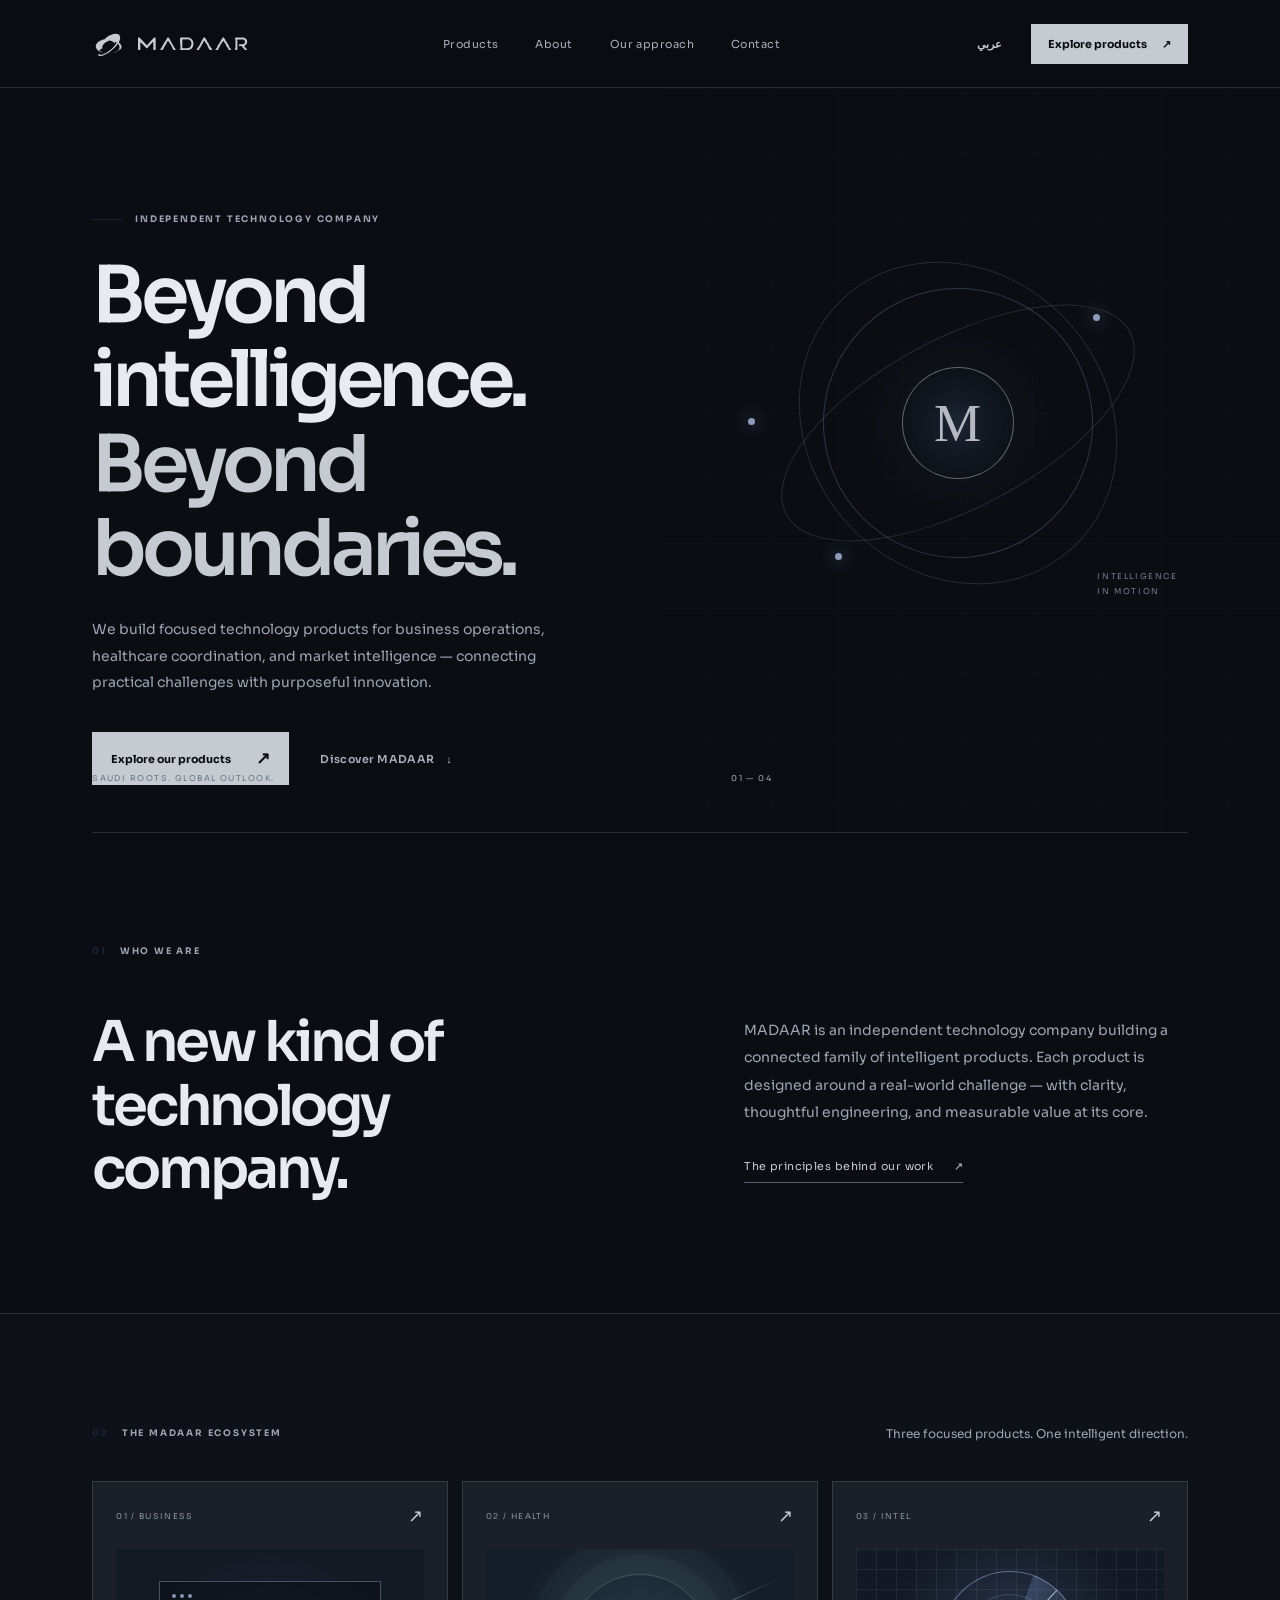
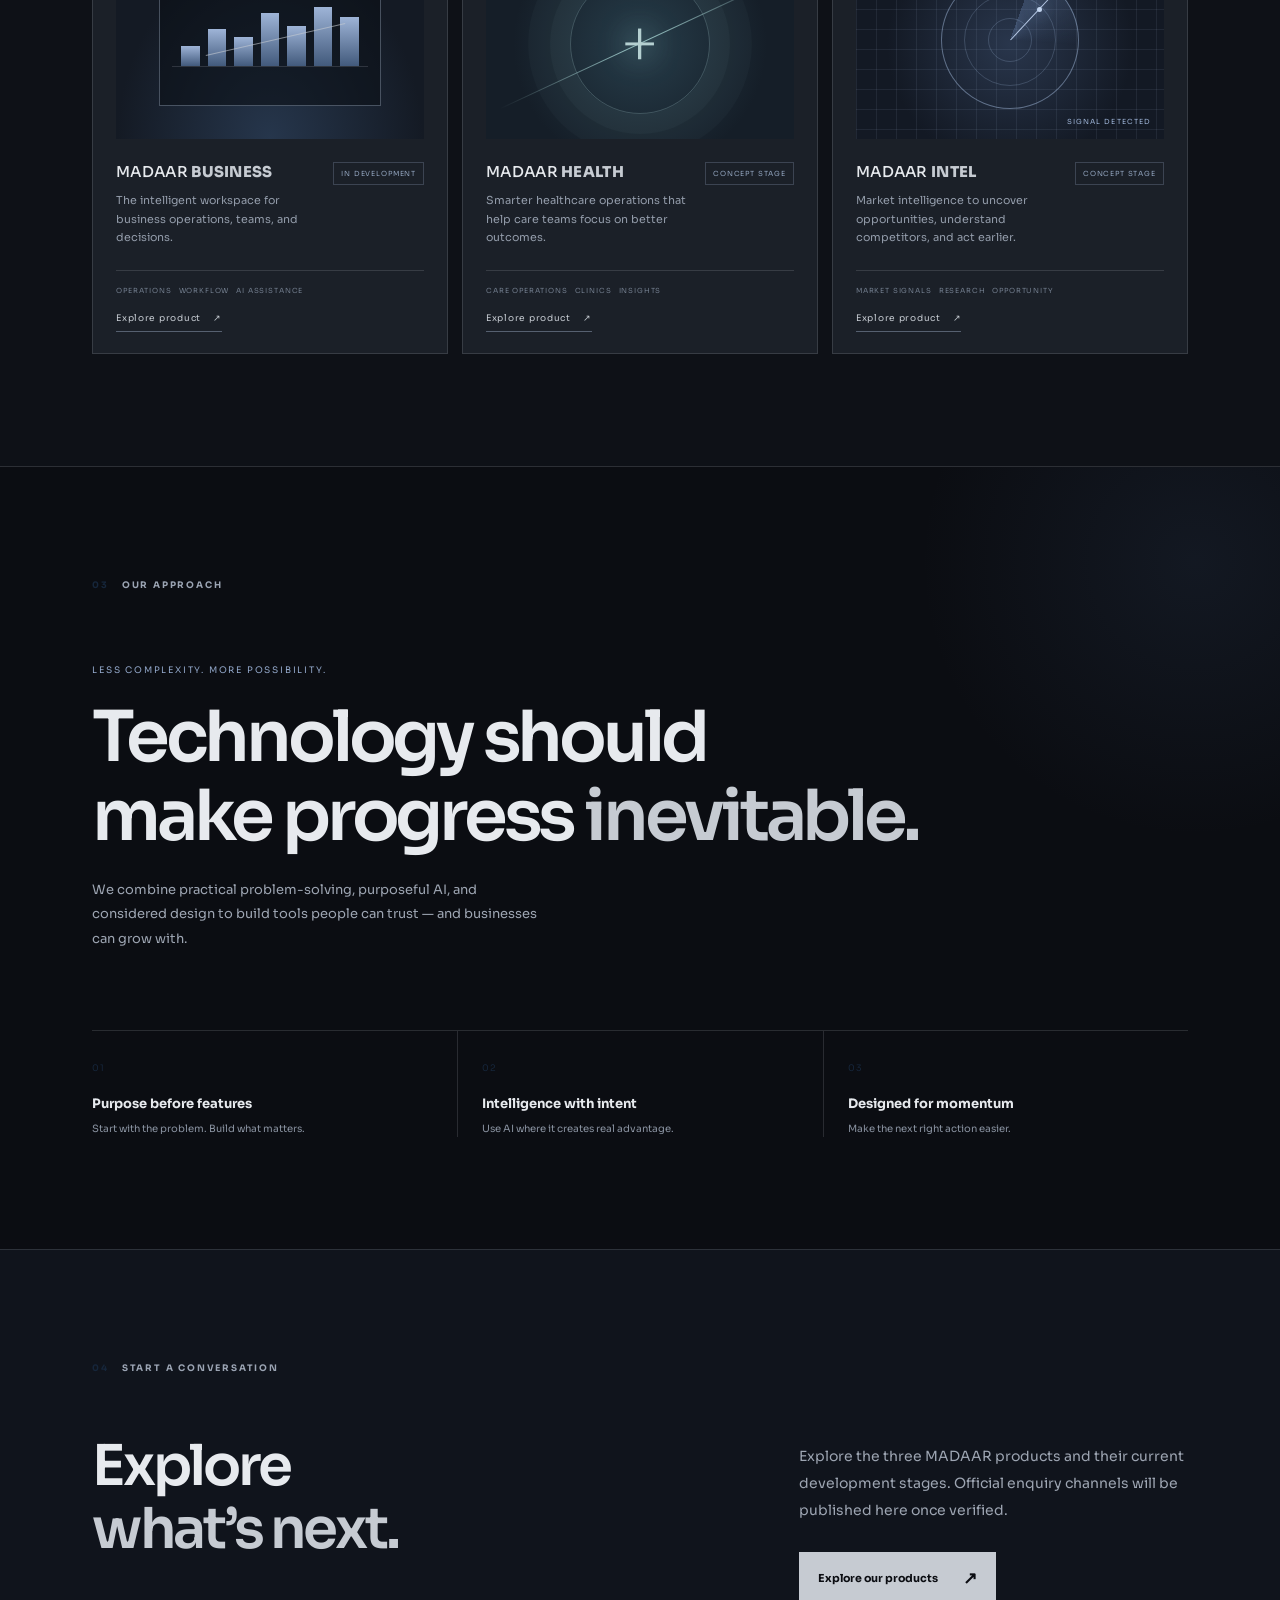
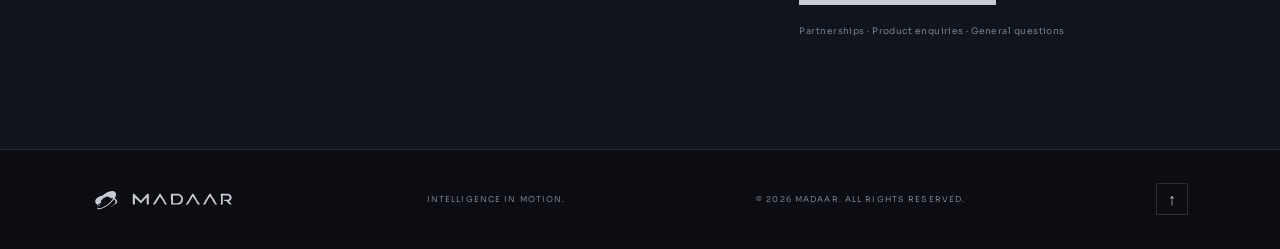
==== commit a4341e0b: "Restore approved MADAAR logo assets across all pages" ====
--- a/index.html
+++ b/index.html
@@ -34,7 +34,7 @@
   <script type="application/ld+json">{"@context":"https://schema.org","@type":"Organization","name":"MADAAR","url":"https://sultanalialdosari-sys.github.io/MADAAR-WEBSITE/","description":"An independent technology company developing focused products for business operations, healthcare coordination, and market intelligence.","slogan":"Beyond Intelligence. Beyond Boundaries."}</script>
   <div class="site-shell">
     <header class="nav-wrap">
-      <a class="brand" href="#home" aria-label="MADAAR home"><span class="brand-mark">M</span><span>MADAAR<span class="brand-period">.</span></span></a>
+      <a class="brand" href="#home" aria-label="MADAAR home"><span class="brand-lockup"><img class="brand-symbol" src="assets/madaar-symbol.svg" alt="" aria-hidden="true"><img class="brand-wordmark" src="assets/madaar-wordmark.svg" alt="MADAAR"></span></a>
       <nav class="main-nav" aria-label="Main navigation" data-i18n-aria="mainNavLabel">
         <a href="#products" data-i18n="navProducts">Products</a>
         <a href="#about" data-i18n="navAbout">About</a>
@@ -120,7 +120,7 @@
       </section>
     </main>
 
-    <footer class="footer"><a class="brand footer-brand" href="#home"><span class="brand-mark">M</span><span>MADAAR<span class="brand-period">.</span></span></a><span class="footer-line" data-i18n="footerLine">INTELLIGENCE IN MOTION.</span><span class="copyright">© <span id="year"></span> MADAAR. <span data-i18n="rights">ALL RIGHTS RESERVED.</span></span><a class="back-top" href="#home" aria-label="Back to top">↑</a></footer>
+    <footer class="footer"><a class="brand footer-brand" href="#home"><span class="brand-lockup"><img class="brand-symbol" src="assets/madaar-symbol.svg" alt="" aria-hidden="true"><img class="brand-wordmark" src="assets/madaar-wordmark.svg" alt="MADAAR"></span></a><span class="footer-line" data-i18n="footerLine">INTELLIGENCE IN MOTION.</span><span class="copyright">© <span id="year"></span> MADAAR. <span data-i18n="rights">ALL RIGHTS RESERVED.</span></span><a class="back-top" href="#home" aria-label="Back to top">↑</a></footer>
   </div>
   <script src="script.js"></script>
 </body>
--- a/styles.css
+++ b/styles.css
@@ -14,3 +14,6 @@
 body{font-family:var(--font)}[dir=rtl] body,[dir=rtl] button,[dir=rtl] a{font-family:'IBM Plex Sans Arabic','Sora',sans-serif}
 .brand{letter-spacing:.14em}.brand-mark{border-color:#C6CBD2;color:#C6CBD2}.button-primary,.nav-cta{background:#C6CBD2;color:#0B0D12}.product-card,.detail-point{background:#1B2028;border-color:rgba(198,203,210,.16)}.product-nav{background:rgba(11,13,18,.94);position:relative;z-index:5}
 .main-nav a:focus-visible,.nav-actions a:focus-visible,.nav-actions button:focus-visible,.product-nav a:focus-visible,.product-nav button:focus-visible,.button:focus-visible,.product-link:focus-visible,.back-top:focus-visible{outline:2px solid #C6CBD2;outline-offset:4px}
+
+/* Official MADAAR logo lockup — recovered from the original approved asset package */
+.brand-lockup{display:inline-flex;align-items:center;gap:10px;min-width:0}.brand-symbol{width:34px;height:27px;object-fit:contain;display:block}.brand-wordmark{width:116px;height:auto;max-height:24px;object-fit:contain;display:block}.footer-brand .brand-symbol{width:29px;height:23px}.footer-brand .brand-wordmark{width:105px;max-height:21px}.brand-mark{display:none!important}.brand-period{display:none!important}
